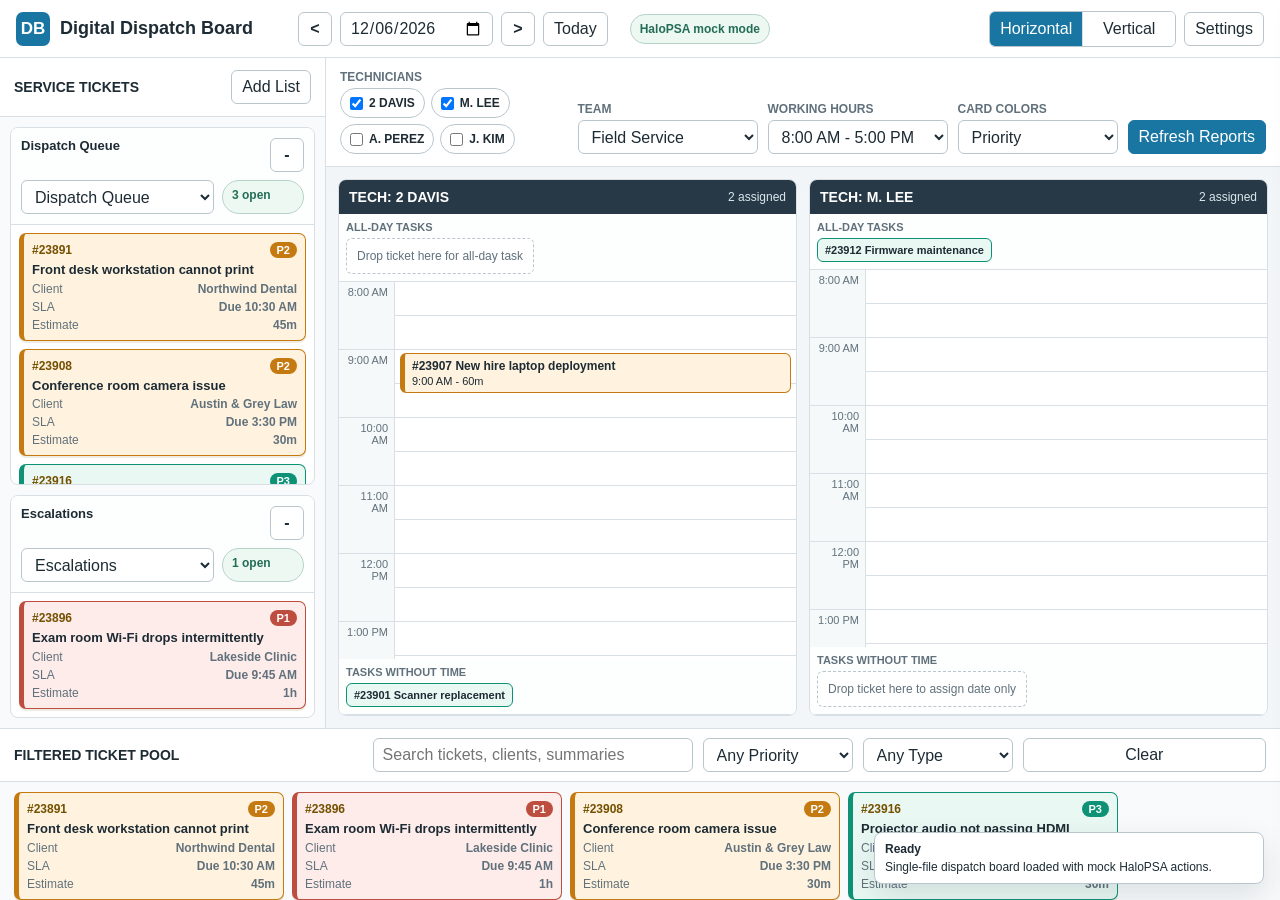
==== dispatch-board.html @ 576ee8c1 "Add initial dispatch board prototype" ====
<!doctype html>
<html lang="en">
<head>
  <meta charset="utf-8">
  <meta name="viewport" content="width=device-width, initial-scale=1">
  <title>Digital Dispatch Board</title>
  <style>
    :root {
      --bg: #f3f6f8;
      --panel: #ffffff;
      --panel-2: #f8fafb;
      --line: #d8e0e5;
      --line-strong: #b9c6ce;
      --ink: #1d2b34;
      --muted: #61717c;
      --soft: #eef3f5;
      --accent: #1976a3;
      --accent-2: #0d9276;
      --danger: #bd4d3f;
      --warning: #c47a10;
      --shadow: 0 12px 30px rgba(31, 47, 56, 0.12);
      --ticket: #fff7d8;
      --ticket-border: #e0be51;
      --appt: #dff0fb;
      --appt-border: #74aeca;
      --task: #e8f4e9;
      --task-border: #80ad82;
      --slot-height: 34px;
      --slot-width: 122px;
      --radius: 8px;
      font-family: Inter, "Segoe UI", Arial, sans-serif;
    }

    * { box-sizing: border-box; }

    body {
      margin: 0;
      min-width: 1180px;
      min-height: 100vh;
      color: var(--ink);
      background: linear-gradient(180deg, #edf3f6 0, var(--bg) 230px);
    }

    button, input, select, textarea {
      font: inherit;
    }

    button {
      border: 1px solid var(--line-strong);
      background: var(--panel);
      color: var(--ink);
      border-radius: 6px;
      min-height: 34px;
      padding: 0 10px;
      cursor: pointer;
    }

    button:hover { border-color: var(--accent); color: var(--accent); }

    button.primary {
      background: var(--accent);
      border-color: var(--accent);
      color: #fff;
    }

    button.icon {
      width: 34px;
      padding: 0;
      display: inline-grid;
      place-items: center;
      font-weight: 700;
    }

    input, select, textarea {
      border: 1px solid var(--line-strong);
      background: #fff;
      border-radius: 6px;
      min-height: 34px;
      padding: 6px 9px;
      color: var(--ink);
    }

    label {
      color: var(--muted);
      font-size: 12px;
      font-weight: 700;
      text-transform: uppercase;
      letter-spacing: 0;
    }

    .app {
      height: 100vh;
      display: grid;
      grid-template-rows: 58px minmax(0, 1fr) 172px;
    }

    .topbar {
      display: flex;
      align-items: center;
      gap: 12px;
      padding: 10px 16px;
      border-bottom: 1px solid var(--line);
      background: #fff;
    }

    .brand {
      display: flex;
      align-items: center;
      gap: 10px;
      min-width: 270px;
      font-weight: 800;
      font-size: 18px;
    }

    .brand-mark {
      width: 34px;
      height: 34px;
      border-radius: 7px;
      background: var(--accent);
      color: #fff;
      display: grid;
      place-items: center;
      font-size: 17px;
    }

    .date-controls, .view-controls, .api-status {
      display: flex;
      align-items: center;
      gap: 8px;
    }

    .date-controls { margin-right: 10px; }
    .view-controls { margin-left: auto; }

    .segmented {
      display: inline-flex;
      border: 1px solid var(--line-strong);
      border-radius: 6px;
      overflow: hidden;
      background: #fff;
    }

    .segmented button {
      border: 0;
      border-radius: 0;
      border-right: 1px solid var(--line);
      min-width: 92px;
    }

    .segmented button:last-child { border-right: 0; }

    .segmented button.active {
      background: var(--accent);
      color: #fff;
    }

    .api-pill {
      border: 1px solid #b5d3c8;
      color: #236d57;
      background: #eef8f3;
      padding: 7px 9px;
      border-radius: 999px;
      font-size: 12px;
      font-weight: 800;
    }

    .workspace {
      display: grid;
      grid-template-columns: 360px minmax(0, 1fr);
      min-height: 0;
    }

    .left-panel {
      border-right: 1px solid var(--line);
      background: var(--panel-2);
      display: flex;
      flex-direction: column;
      min-height: 0;
    }

    .panel-head {
      display: flex;
      align-items: center;
      justify-content: space-between;
      gap: 10px;
      padding: 12px 14px;
      border-bottom: 1px solid var(--line);
      background: #fff;
    }

    .panel-head h2, .section-title h3 {
      margin: 0;
      font-size: 14px;
      text-transform: uppercase;
      letter-spacing: 0;
    }

    .report-lists {
      min-height: 0;
      overflow: auto;
      padding: 10px;
      display: grid;
      gap: 10px;
    }

    .report-list {
      background: var(--panel);
      border: 1px solid var(--line);
      border-radius: var(--radius);
      overflow: hidden;
    }

    .report-list header {
      display: grid;
      grid-template-columns: minmax(0, 1fr) auto;
      gap: 8px;
      padding: 10px;
      border-bottom: 1px solid var(--line);
      background: #fdfefe;
    }

    .report-name {
      font-size: 13px;
      font-weight: 800;
      white-space: nowrap;
      overflow: hidden;
      text-overflow: ellipsis;
    }

    .report-meta {
      grid-column: 1 / -1;
      display: grid;
      grid-template-columns: minmax(0, 1fr) 82px;
      gap: 8px;
    }

    .ticket-stack {
      padding: 8px;
      min-height: 116px;
      display: grid;
      gap: 8px;
    }

    .ticket-card {
      position: relative;
      border: 1px solid var(--ticket-border);
      background: var(--ticket);
      border-radius: 7px;
      padding: 8px;
      display: grid;
      gap: 4px;
      cursor: grab;
      box-shadow: 0 2px 0 rgba(111, 83, 0, 0.11);
    }

    .ticket-card:active { cursor: grabbing; }
    .ticket-card.dragging { opacity: 0.45; }
    .ticket-card[class*="color-"] { border-left-width: 5px; }

    .ticket-top {
      display: flex;
      align-items: center;
      justify-content: space-between;
      gap: 8px;
      font-size: 12px;
    }

    .ticket-id { font-weight: 900; color: #745000; }

    .priority {
      border-radius: 999px;
      padding: 2px 7px;
      color: #fff;
      font-size: 11px;
      font-weight: 800;
      white-space: nowrap;
    }

    .p1 { background: var(--danger); }
    .p2 { background: var(--warning); }
    .p3 { background: var(--accent-2); }

    .ticket-title {
      font-weight: 800;
      line-height: 1.2;
      font-size: 13px;
    }

    .ticket-line {
      color: var(--muted);
      font-size: 12px;
      display: flex;
      justify-content: space-between;
      gap: 8px;
    }

    .main-panel {
      min-width: 0;
      min-height: 0;
      display: grid;
      grid-template-rows: auto minmax(0, 1fr);
    }

    .filters {
      display: grid;
      grid-template-columns: minmax(190px, 1fr) minmax(165px, 210px) minmax(165px, 210px) minmax(150px, 190px) auto;
      gap: 10px;
      align-items: end;
      padding: 12px 14px;
      border-bottom: 1px solid var(--line);
      background: #fff;
    }

    .field { display: grid; gap: 4px; }

    .tech-picker {
      display: flex;
      flex-wrap: wrap;
      gap: 6px;
      align-items: center;
    }

    .chip {
      border: 1px solid var(--line-strong);
      background: #fff;
      border-radius: 999px;
      min-height: 30px;
      padding: 5px 9px;
      display: inline-flex;
      gap: 6px;
      align-items: center;
      color: var(--ink);
      font-size: 12px;
      font-weight: 800;
      cursor: pointer;
    }

    .chip input { min-height: auto; margin: 0; }

    .board-wrap {
      min-height: 0;
      padding: 12px;
    }

    .board-wrap.horizontal {
      overflow-x: auto;
      overflow-y: hidden;
    }

    .board-wrap.vertical {
      overflow-x: hidden;
      overflow-y: auto;
    }

    .board {
      display: grid;
      gap: 12px;
      min-height: 100%;
      height: 100%;
    }

    .board.horizontal {
      grid-auto-flow: column;
      grid-auto-columns: minmax(294px, 1fr);
      align-items: stretch;
    }

    .board.vertical {
      grid-auto-rows: minmax(238px, 1fr);
      min-width: 0;
      height: auto;
    }

    .tech-column {
      display: grid;
      grid-template-rows: auto auto minmax(0, 1fr) auto;
      min-width: 0;
      min-height: 0;
      height: 100%;
      background: var(--panel);
      border: 1px solid var(--line);
      border-radius: var(--radius);
      overflow: hidden;
    }

    .tech-column.tech-over {
      outline: 2px solid var(--accent);
      outline-offset: -3px;
    }

    .board.vertical .tech-column {
      grid-template-columns: 148px 240px minmax(0, 1fr);
      grid-template-rows: minmax(238px, 1fr);
      min-width: 0;
      height: auto;
    }

    .tech-header {
      background: #273946;
      color: #fff;
      padding: 9px 10px;
      display: flex;
      align-items: center;
      justify-content: space-between;
      gap: 8px;
      cursor: grab;
    }

    .tech-header:active { cursor: grabbing; }

    .tech-name {
      font-weight: 900;
      font-size: 14px;
      text-transform: uppercase;
    }

    .tech-load {
      font-size: 12px;
      color: #dbe7ed;
      white-space: nowrap;
    }

    .board.vertical .tech-header {
      align-items: flex-start;
      flex-direction: column;
      justify-content: center;
      border-right: 1px solid rgba(255, 255, 255, 0.12);
    }

    .drop-zone {
      border-bottom: 1px solid var(--line);
      background: #fdfefe;
      padding: 7px;
      transition: outline-color 0.15s ease, background 0.15s ease;
      min-height: 52px;
      max-height: 15vh;
      overflow: auto;
    }

    .board.vertical .drop-zone {
      max-height: none;
      min-height: 0;
    }

    .vertical-task-stack {
      min-height: 0;
      display: grid;
      grid-template-rows: minmax(0, 1fr) minmax(0, 1fr);
      border-right: 1px solid var(--line);
      background: #fff;
    }

    .vertical-task-stack .drop-zone {
      border-bottom: 1px solid var(--line);
      overflow: hidden;
      position: relative;
    }

    .zone-modal {
      display: none;
      position: fixed;
      z-index: 120;
      left: var(--expanded-left, 50%);
      top: var(--expanded-top, 50%);
      width: min(580px, calc(100vw - 60px));
      max-height: min(520px, calc(100vh - 80px));
      box-shadow: var(--shadow);
      border: 1px solid var(--line-strong);
      border-radius: var(--radius);
      background: #fff;
      overflow: auto;
      padding: 10px;
    }

    .zone-modal.open { display: block; }

    .zone-modal-head {
      display: flex;
      align-items: center;
      justify-content: space-between;
      gap: 10px;
      padding-bottom: 8px;
      margin-bottom: 8px;
      border-bottom: 1px solid var(--line);
    }

    .zone-modal-title {
      font-weight: 900;
      font-size: 14px;
    }

    .expanded-title { display: none; }

    .ticket-popover {
      display: none;
      position: fixed;
      z-index: 130;
      left: var(--ticket-popover-left, 20px);
      top: var(--ticket-popover-top, 20px);
      width: 320px;
      max-width: calc(100vw - 32px);
      border: 1px solid var(--line-strong);
      border-radius: var(--radius);
      background: #fff;
      box-shadow: var(--shadow);
      padding: 10px;
      font-size: 12px;
    }

    .ticket-popover.open {
      display: grid;
      gap: 7px;
    }

    .ticket-popover strong { font-size: 14px; }

    .ticket-popover-actions {
      display: flex;
      justify-content: flex-end;
      gap: 8px;
      padding-top: 6px;
      border-top: 1px solid var(--line);
    }

    .zone-topline {
      display: flex;
      align-items: center;
      justify-content: space-between;
      gap: 8px;
      margin-bottom: 5px;
    }

    .expand-zone {
      min-height: 24px;
      padding: 0 7px;
      font-size: 11px;
    }

    .drop-zone.over {
      outline: 2px solid var(--accent);
      outline-offset: -3px;
      background: #eef8fc;
    }

    .zone-label {
      font-size: 11px;
      color: var(--muted);
      font-weight: 900;
      text-transform: uppercase;
    }

    .zone-items {
      display: flex;
      gap: 6px;
      flex-wrap: wrap;
      align-content: flex-start;
    }

    .small-event {
      border-radius: 6px;
      border: 1px solid var(--task-border);
      background: var(--task);
      padding: 5px 7px;
      font-size: 11px;
      font-weight: 800;
      max-width: 100%;
      cursor: grab;
    }

    .small-event:active, .appointment:active { cursor: grabbing; }
    .small-event.dragging, .appointment.dragging { opacity: 0.45; }

    .board.horizontal .expand-zone { display: none; }

    .calendar {
      display: grid;
      grid-template-columns: 56px minmax(0, 1fr);
      min-height: 0;
      overflow-x: hidden;
      overflow-y: auto;
      background: #fff;
    }

    .board.vertical .calendar {
      grid-template-columns: none;
      grid-template-rows: 38px minmax(0, 1fr);
      overflow: auto;
      min-width: 0;
    }

    .time-axis {
      background: #f6f9fa;
      border-right: 1px solid var(--line);
    }

    .board.vertical .time-axis {
      display: grid;
      grid-auto-flow: column;
      grid-auto-columns: var(--slot-width);
      border-right: 0;
      border-bottom: 1px solid var(--line);
    }

    .time-label {
      height: calc(var(--slot-height) * 2);
      padding: 4px 6px;
      border-bottom: 1px solid var(--line);
      color: var(--muted);
      font-size: 11px;
      text-align: right;
    }

    .board.vertical .time-label {
      height: 38px;
      width: var(--slot-width);
      border-bottom: 0;
      border-right: 1px solid var(--line);
      text-align: left;
      padding: 11px 8px;
    }

    .slot-grid {
      position: relative;
      min-width: 0;
    }

    .board.vertical .slot-grid {
      display: grid;
      grid-auto-flow: column;
      grid-auto-columns: var(--slot-width);
      min-width: max-content;
    }

    .time-slot {
      height: var(--slot-height);
      border-bottom: 1px solid var(--line);
      padding: 3px 5px;
    }

    .board.vertical .time-slot {
      height: 100%;
      min-height: 184px;
      border-bottom: 0;
      border-right: 1px solid var(--line);
    }

    .time-slot.over {
      background: #eaf7fd;
      outline: 2px solid var(--accent);
      outline-offset: -2px;
    }

    .appointment {
      width: 100%;
      min-height: 28px;
      border: 1px solid var(--appt-border);
      background: var(--appt);
      border-left: 5px solid var(--accent);
      border-radius: 6px;
      padding: 5px 7px;
      display: grid;
      gap: 2px;
      font-size: 11px;
      overflow: hidden;
      cursor: grab;
    }

    .appointment strong {
      font-size: 12px;
      white-space: nowrap;
      overflow: hidden;
      text-overflow: ellipsis;
    }

    .color-p1 {
      border-color: #bd4d3f;
      border-left-color: #bd4d3f;
      background: #fdecea;
    }

    .color-p2 {
      border-color: #c47a10;
      border-left-color: #c47a10;
      background: #fff3df;
    }

    .color-p3 {
      border-color: #0d9276;
      border-left-color: #0d9276;
      background: #eaf8f3;
    }

    .color-sla-urgent {
      border-color: #a93226;
      border-left-color: #a93226;
      background: #ffe7e3;
    }

    .color-sla-soon {
      border-color: #bc6c25;
      border-left-color: #bc6c25;
      background: #fff1dc;
    }

    .color-sla-later {
      border-color: #33815f;
      border-left-color: #33815f;
      background: #ecf8ef;
    }

    .color-type-breakfix {
      border-color: #315b9c;
      border-left-color: #315b9c;
      background: #edf4ff;
    }

    .color-type-project {
      border-color: #7f5aa7;
      border-left-color: #7f5aa7;
      background: #f3eef9;
    }

    .color-type-maintenance {
      border-color: #5d7b34;
      border-left-color: #5d7b34;
      background: #f0f6e8;
    }

    .bottom-pool {
      border-top: 1px solid var(--line);
      background: #fff;
      display: grid;
      grid-template-rows: auto minmax(0, 1fr);
      min-height: 0;
    }

    .bottom-head {
      display: grid;
      grid-template-columns: auto minmax(180px, 320px) 150px 150px auto;
      align-items: center;
      gap: 10px;
      padding: 9px 14px;
      border-bottom: 1px solid var(--line);
    }

    .bottom-head h2 {
      margin: 0;
      font-size: 14px;
      text-transform: uppercase;
    }

    .pool-list {
      overflow: auto;
      display: grid;
      grid-auto-flow: column;
      grid-auto-columns: 270px;
      gap: 8px;
      padding: 10px 14px;
      background: var(--panel-2);
    }

    .config-drawer {
      position: fixed;
      inset: 0 0 0 auto;
      width: 420px;
      max-width: calc(100vw - 40px);
      background: #fff;
      border-left: 1px solid var(--line);
      box-shadow: var(--shadow);
      z-index: 100;
      transform: translateX(105%);
      transition: transform 0.2s ease;
      display: grid;
      grid-template-rows: auto minmax(0, 1fr);
    }

    .config-drawer.open { transform: translateX(0); }

    .drawer-body {
      overflow: auto;
      padding: 14px;
      display: grid;
      gap: 14px;
    }

    .settings-card {
      border: 1px solid var(--line);
      border-radius: var(--radius);
      padding: 12px;
      display: grid;
      gap: 10px;
    }

    .checks {
      display: grid;
      grid-template-columns: 1fr 1fr;
      gap: 7px;
    }

    .checks label {
      text-transform: none;
      color: var(--ink);
      font-weight: 700;
      display: flex;
      align-items: center;
      gap: 6px;
      font-size: 13px;
    }

    .modal-backdrop {
      position: fixed;
      inset: 0;
      background: rgba(18, 32, 41, 0.36);
      z-index: 150;
      display: none;
      align-items: center;
      justify-content: center;
      padding: 28px;
    }

    .modal-backdrop.open { display: flex; }

    .modal {
      width: 560px;
      max-width: 100%;
      background: #fff;
      border-radius: var(--radius);
      box-shadow: var(--shadow);
      border: 1px solid var(--line);
      overflow: hidden;
    }

    .modal.ticket-modal {
      width: min(920px, calc(100vw - 56px));
    }

    .ticket-modal-body {
      display: grid;
      grid-template-columns: 1fr 260px;
      gap: 14px;
      padding: 14px;
    }

    .ticket-summary {
      display: grid;
      gap: 10px;
      align-content: start;
    }

    .ticket-summary h3 {
      margin: 0;
      font-size: 22px;
    }

    .detail-grid {
      display: grid;
      grid-template-columns: 1fr 1fr;
      gap: 8px;
    }

    .detail-box {
      border: 1px solid var(--line);
      border-radius: 7px;
      padding: 9px;
      background: var(--panel-2);
      display: grid;
      gap: 3px;
      font-size: 13px;
    }

    .detail-box span {
      color: var(--muted);
      font-size: 11px;
      font-weight: 900;
      text-transform: uppercase;
    }

    .modal-body {
      padding: 14px;
      display: grid;
      gap: 11px;
    }

    .modal-grid {
      display: grid;
      grid-template-columns: 1fr 1fr;
      gap: 10px;
    }

    .modal-actions {
      display: flex;
      justify-content: flex-end;
      gap: 8px;
      padding: 12px 14px;
      border-top: 1px solid var(--line);
      background: var(--panel-2);
    }

    .toast-log {
      position: fixed;
      right: 16px;
      bottom: 16px;
      width: 390px;
      max-width: calc(100vw - 32px);
      z-index: 200;
      display: grid;
      gap: 8px;
    }

    .toast {
      border: 1px solid var(--line-strong);
      background: #fff;
      box-shadow: var(--shadow);
      border-radius: var(--radius);
      padding: 9px 10px;
      font-size: 12px;
    }

    .toast strong { display: block; margin-bottom: 4px; }

    .empty {
      color: var(--muted);
      border: 1px dashed var(--line-strong);
      border-radius: 6px;
      padding: 10px;
      font-size: 12px;
      text-align: center;
      background: #fff;
    }

    @media (max-width: 1280px) {
      body { min-width: 1080px; }
      .workspace { grid-template-columns: 326px minmax(0, 1fr); }
      .filters { grid-template-columns: minmax(160px, 1fr) 180px 180px 160px auto; }
    }
  </style>
</head>
<body>
  <div class="app">
    <header class="topbar">
      <div class="brand">
        <div class="brand-mark" aria-hidden="true">DB</div>
        <div>Digital Dispatch Board</div>
      </div>
      <div class="date-controls" aria-label="Date controls">
        <button class="icon" id="prevDay" title="Previous day">&lt;</button>
        <input id="boardDate" type="date">
        <button class="icon" id="nextDay" title="Next day">&gt;</button>
        <button id="todayBtn">Today</button>
      </div>
      <div class="api-status">
        <span class="api-pill" id="apiState">HaloPSA mock mode</span>
      </div>
      <div class="view-controls">
        <div class="segmented" aria-label="Board orientation">
          <button id="horizontalBtn" class="active">Horizontal</button>
          <button id="verticalBtn">Vertical</button>
        </div>
        <button id="settingsBtn" title="Settings">Settings</button>
      </div>
    </header>

    <main class="workspace">
      <aside class="left-panel">
        <div class="panel-head">
          <h2>Service Tickets</h2>
          <button id="addListBtn">Add List</button>
        </div>
        <div class="report-lists" id="reportLists"></div>
      </aside>

      <section class="main-panel">
        <div class="filters">
          <div class="field">
            <label>Technicians</label>
            <div class="tech-picker" id="techPicker"></div>
          </div>
          <div class="field">
            <label>Team</label>
            <select id="teamSelect"></select>
          </div>
          <div class="field">
            <label>Working Hours</label>
            <select id="hoursSelect">
              <option value="7,17">7:00 AM - 5:00 PM</option>
              <option value="8,17" selected>8:00 AM - 5:00 PM</option>
              <option value="8,18">8:00 AM - 6:00 PM</option>
              <option value="9,18">9:00 AM - 6:00 PM</option>
            </select>
          </div>
          <div class="field">
            <label>Card Colors</label>
            <select id="colorBySelect">
              <option value="priority" selected>Priority</option>
              <option value="sla">SLA Remaining</option>
              <option value="type">Ticket Type</option>
            </select>
          </div>
          <button id="refreshBtn" class="primary">Refresh Reports</button>
        </div>
        <div class="board-wrap">
          <div class="board horizontal" id="dispatchBoard"></div>
        </div>
      </section>
    </main>

    <section class="bottom-pool">
      <div class="bottom-head">
        <h2>Filtered Ticket Pool</h2>
        <input id="poolSearch" type="search" placeholder="Search tickets, clients, summaries">
        <select id="poolPriority">
          <option value="">Any Priority</option>
          <option value="P1">P1</option>
          <option value="P2">P2</option>
          <option value="P3">P3</option>
        </select>
        <select id="poolType">
          <option value="">Any Type</option>
          <option value="Break/Fix">Break/Fix</option>
          <option value="Project">Project</option>
          <option value="Maintenance">Maintenance</option>
        </select>
        <button id="clearFiltersBtn">Clear</button>
      </div>
      <div class="pool-list" id="poolList"></div>
    </section>
  </div>

  <aside class="config-drawer" id="configDrawer" aria-label="Dispatch board settings">
    <div class="panel-head">
      <h2>Board Settings</h2>
      <button class="icon" id="closeSettingsBtn" title="Close settings">x</button>
    </div>
    <div class="drawer-body">
      <section class="settings-card">
        <h3>Ticket Card Fields</h3>
        <p style="margin:0;color:var(--muted);font-size:13px;">Choose what appears directly on cards. Right-click a ticket for quick details, or double-click to open the larger ticket view.</p>
        <div class="checks" id="fieldChecks"></div>
      </section>
      <section class="settings-card">
        <h3>HaloPSA Connection</h3>
        <div class="field">
          <label>API Base URL</label>
          <input id="apiBaseUrl" placeholder="https://yourtenant.halopsa.com">
        </div>
        <div class="field">
          <label>Report ID Source</label>
          <input id="reportHint" placeholder="Paste report IDs when ready">
        </div>
        <button id="saveApiBtn" class="primary">Save Connection Draft</button>
      </section>
      <section class="settings-card">
        <h3>API Action Map</h3>
        <div class="empty" style="text-align:left;">
          All-day drop: create all-day task, assign technician.<br>
          Timed drop: open appointment modal, then create appointment and assign technician.<br>
          No-time drop: assign technician and update the configured ticket date field.
        </div>
      </section>
    </div>
  </aside>

  <div class="modal-backdrop" id="appointmentModal">
    <div class="modal" role="dialog" aria-modal="true" aria-labelledby="appointmentTitle">
      <div class="panel-head">
        <h2 id="appointmentTitle">Schedule Appointment</h2>
        <button class="icon" id="closeModalBtn" title="Close appointment modal">x</button>
      </div>
      <div class="modal-body">
        <div class="modal-grid">
          <div class="field">
            <label>Ticket</label>
            <input id="modalTicket" readonly>
          </div>
          <div class="field">
            <label>Technician</label>
            <input id="modalTech" readonly>
          </div>
          <div class="field">
            <label>Start</label>
            <input id="modalStart" type="time">
          </div>
          <div class="field">
            <label>Duration</label>
            <select id="modalDuration">
              <option value="30" selected>30 minutes</option>
              <option value="60">1 hour</option>
              <option value="90">1.5 hours</option>
              <option value="120">2 hours</option>
            </select>
          </div>
          <div class="field">
            <label>Status</label>
            <select id="modalStatus">
              <option>Scheduled</option>
              <option>Tentative</option>
              <option>Waiting on Client</option>
            </select>
          </div>
          <div class="field">
            <label>Location</label>
            <input id="modalLocation">
          </div>
        </div>
        <div class="field">
          <label>Appointment Notes</label>
          <textarea id="modalNotes" rows="3"></textarea>
        </div>
      </div>
      <div class="modal-actions">
        <button id="cancelAppointmentBtn">Cancel</button>
        <button id="saveAppointmentBtn" class="primary">Create Appointment</button>
      </div>
    </div>
  </div>

  <div class="modal-backdrop" id="ticketModal">
    <div class="modal ticket-modal" role="dialog" aria-modal="true" aria-labelledby="ticketModalTitle">
      <div class="panel-head">
        <h2 id="ticketModalTitle">Ticket Details</h2>
        <button class="icon" id="closeTicketModalBtn" title="Close ticket modal">x</button>
      </div>
      <div class="ticket-modal-body" id="ticketModalBody"></div>
      <div class="modal-actions">
        <button id="ticketExternalBtn">Open HaloPSA URL</button>
        <button id="ticketModalDoneBtn" class="primary">Done</button>
      </div>
    </div>
  </div>

  <div class="zone-modal" id="zoneModal" aria-live="polite">
    <div class="zone-modal-head">
      <div class="zone-modal-title" id="zoneModalTitle"></div>
      <button class="icon" id="zoneModalClose" title="Collapse section">x</button>
    </div>
    <div class="zone-items" id="zoneModalBody"></div>
  </div>

  <div class="ticket-popover" id="ticketPopover"></div>

  <div class="toast-log" id="toastLog" aria-live="polite"></div>

  <script>
    const technicians = [
      { id: "davis", name: "2 Davis", team: "Field Service" },
      { id: "mlee", name: "M. Lee", team: "Field Service" },
      { id: "aperez", name: "A. Perez", team: "Projects" },
      { id: "jkim", name: "J. Kim", team: "Remote Support" }
    ];

    const teams = ["All Teams", "Field Service", "Projects", "Remote Support"];

    const reports = [
      { id: "r-dispatch", name: "Dispatch Queue", reportId: "Halo Report 1042" },
      { id: "r-emergency", name: "Escalations", reportId: "Halo Report 1088" },
      { id: "r-onsite", name: "Ready for Onsite", reportId: "Halo Report 1120" }
    ];

    const tickets = [
      { id: 23891, client: "Northwind Dental", title: "Front desk workstation cannot print", priority: "P2", type: "Break/Fix", report: "r-dispatch", site: "Plano", sla: "Due 10:30 AM", estimate: "45m", contact: "Megan H.", details: "Printer queue is stuck after Windows update. Client has two front desk users blocked.", dateField: "", assignedTo: "" },
      { id: 23896, client: "Lakeside Clinic", title: "Exam room Wi-Fi drops intermittently", priority: "P1", type: "Break/Fix", report: "r-emergency", site: "Dallas", sla: "Due 9:45 AM", estimate: "1h", contact: "Dr. Samuels", details: "Access point logs show repeated client disconnects near rooms 3 and 4.", dateField: "", assignedTo: "" },
      { id: 23901, client: "Harbor Logistics", title: "Warehouse scanner replacement", priority: "P3", type: "Maintenance", report: "r-onsite", site: "Irving", sla: "Due Friday", estimate: "30m", contact: "Luis R.", details: "Replacement scanner is ready. Needs pairing, test scan, and asset tag update.", dateField: "", assignedTo: "" },
      { id: 23907, client: "BrightPath CPA", title: "New hire laptop deployment", priority: "P2", type: "Project", report: "r-dispatch", site: "Fort Worth", sla: "Due 2:00 PM", estimate: "1.5h", contact: "Nina K.", details: "Laptop is imaged. Need desk setup, MFA enrollment, and printer mapping.", dateField: "", assignedTo: "" },
      { id: 23908, client: "Austin & Grey Law", title: "Conference room camera issue", priority: "P2", type: "Break/Fix", report: "r-dispatch", site: "Dallas", sla: "Due 3:30 PM", estimate: "30m", contact: "Dana A.", details: "Camera detected in device manager but Teams does not list it.", dateField: "", assignedTo: "" },
      { id: 23912, client: "Metro Fabrication", title: "Firewall firmware maintenance", priority: "P3", type: "Maintenance", report: "r-onsite", site: "Arlington", sla: "Due Today", estimate: "1h", contact: "Tom B.", details: "Approved maintenance window is after lunch. Confirm backups before update.", dateField: "", assignedTo: "" },
      { id: 23916, client: "Cedar Ridge School", title: "Projector audio not passing HDMI", priority: "P3", type: "Break/Fix", report: "r-dispatch", site: "Richardson", sla: "Due Tomorrow", estimate: "30m", contact: "Ellen P.", details: "Teacher reports video works but audio plays through laptop speakers.", dateField: "", assignedTo: "" },
      { id: 23919, client: "Summit Realty", title: "Boardroom display mount inspection", priority: "P2", type: "Project", report: "r-onsite", site: "Frisco", sla: "Due 4:00 PM", estimate: "1h", contact: "Rachel C.", details: "Inspect wall backing and confirm parts for Friday install.", dateField: "", assignedTo: "" }
    ];

    const state = {
      selectedTechs: ["davis", "mlee"],
      team: "Field Service",
      orientation: "horizontal",
      reportLists: ["r-dispatch", "r-emergency"],
      visibleFields: ["client", "sla", "estimate"],
      workingHours: [8, 17],
      colorBy: "priority",
      apiBaseUrl: "",
      pendingAppointment: null,
      activeTicketId: null,
      boardItems: [
        { ticketId: 23912, techId: "mlee", kind: "allDay", label: "Firmware maintenance", date: "" },
        { ticketId: 23907, techId: "davis", kind: "timed", time: "09:00", duration: 60, date: "" },
        { ticketId: 23919, techId: "mlee", kind: "timed", time: "15:00", duration: 60, date: "" },
        { ticketId: 23901, techId: "davis", kind: "noTime", label: "Scanner replacement", date: "" }
      ]
    };

    const fieldOptions = [
      { key: "client", label: "Client" },
      { key: "site", label: "Site" },
      { key: "sla", label: "SLA" },
      { key: "estimate", label: "Estimate" },
      { key: "contact", label: "Contact" },
      { key: "type", label: "Type" }
    ];

    const $ = (id) => document.getElementById(id);

    function init() {
      const today = new Date();
      $("boardDate").value = today.toISOString().slice(0, 10);
      state.boardItems.forEach(item => {
        if (!item.date) item.date = $("boardDate").value;
        const ticket = tickets.find(entry => entry.id === item.ticketId);
        if (ticket && !ticket.dateField) ticket.dateField = item.date;
      });
      loadLocalSettings();
      renderTeamSelect();
      renderTechPicker();
      renderFieldChecks();
      renderReportLists();
      renderBoard();
      renderPool();
      bindEvents();
      toast("Ready", "Single-file dispatch board loaded with mock HaloPSA actions.");
    }

    function bindEvents() {
      $("addListBtn").addEventListener("click", addReportList);
      $("prevDay").addEventListener("click", () => shiftDate(-1));
      $("nextDay").addEventListener("click", () => shiftDate(1));
      $("todayBtn").addEventListener("click", () => {
        $("boardDate").value = new Date().toISOString().slice(0, 10);
        renderAll();
      });
      $("boardDate").addEventListener("change", renderAll);
      $("teamSelect").addEventListener("change", selectTeam);
      $("hoursSelect").addEventListener("change", () => {
        state.workingHours = $("hoursSelect").value.split(",").map(Number);
        renderBoard();
      });
      $("colorBySelect").addEventListener("change", () => {
        state.colorBy = $("colorBySelect").value;
        saveLocalSettings();
        renderAll();
      });
      $("horizontalBtn").addEventListener("click", () => setOrientation("horizontal"));
      $("verticalBtn").addEventListener("click", () => setOrientation("vertical"));
      $("settingsBtn").addEventListener("click", () => $("configDrawer").classList.add("open"));
      $("closeSettingsBtn").addEventListener("click", () => $("configDrawer").classList.remove("open"));
      $("saveApiBtn").addEventListener("click", saveApiSettings);
      $("refreshBtn").addEventListener("click", refreshReports);
      $("poolSearch").addEventListener("input", renderPool);
      $("poolPriority").addEventListener("change", renderPool);
      $("poolType").addEventListener("change", renderPool);
      $("clearFiltersBtn").addEventListener("click", () => {
        $("poolSearch").value = "";
        $("poolPriority").value = "";
        $("poolType").value = "";
        renderPool();
      });
      $("closeModalBtn").addEventListener("click", closeAppointmentModal);
      $("cancelAppointmentBtn").addEventListener("click", closeAppointmentModal);
      $("saveAppointmentBtn").addEventListener("click", saveAppointment);
      $("zoneModalClose").addEventListener("click", closeZoneModal);
      $("closeTicketModalBtn").addEventListener("click", closeTicketModal);
      $("ticketModalDoneBtn").addEventListener("click", closeTicketModal);
      $("ticketExternalBtn").addEventListener("click", openTicketExternal);
      document.addEventListener("click", event => {
        if (!event.target.closest(".ticket-popover")) closeTicketPopover();
      });
    }

    function loadLocalSettings() {
      try {
        const saved = JSON.parse(localStorage.getItem("dispatchBoardSettings") || "{}");
        if (saved.visibleFields) state.visibleFields = saved.visibleFields;
        if (saved.colorBy) {
          state.colorBy = saved.colorBy;
          $("colorBySelect").value = saved.colorBy;
        }
        if (saved.apiBaseUrl) {
          state.apiBaseUrl = saved.apiBaseUrl;
          $("apiBaseUrl").value = saved.apiBaseUrl;
          $("apiState").textContent = "HaloPSA draft URL saved";
        }
      } catch (error) {
        console.warn(error);
      }
    }

    function saveLocalSettings() {
      localStorage.setItem("dispatchBoardSettings", JSON.stringify({
        visibleFields: state.visibleFields,
        colorBy: state.colorBy,
        apiBaseUrl: state.apiBaseUrl
      }));
    }

    function renderTeamSelect() {
      $("teamSelect").innerHTML = teams.map(team => `<option>${team}</option>`).join("");
      $("teamSelect").value = state.team;
    }

    function renderTechPicker() {
      const picker = $("techPicker");
      picker.innerHTML = technicians.map(tech => `
        <label class="chip">
          <input type="checkbox" value="${tech.id}" ${state.selectedTechs.includes(tech.id) ? "checked" : ""}>
          ${escapeHtml(tech.name)}
        </label>
      `).join("");
      picker.querySelectorAll("input").forEach(input => {
        input.addEventListener("change", () => {
          const selected = Array.from(picker.querySelectorAll("input:checked")).map(item => item.value);
          state.selectedTechs = selected.length ? selected : [input.value];
          renderTechPicker();
          renderBoard();
        });
      });
    }

    function renderFieldChecks() {
      $("fieldChecks").innerHTML = fieldOptions.map(option => `
        <label>
          <input type="checkbox" value="${option.key}" ${state.visibleFields.includes(option.key) ? "checked" : ""}>
          ${option.label}
        </label>
      `).join("");
      $("fieldChecks").querySelectorAll("input").forEach(input => {
        input.addEventListener("change", () => {
          state.visibleFields = Array.from($("fieldChecks").querySelectorAll("input:checked")).map(item => item.value);
          saveLocalSettings();
          renderReportLists();
          renderPool();
        });
      });
    }

    function renderReportLists() {
      $("reportLists").innerHTML = state.reportLists.map((reportId, index) => renderReportList(reportId, index)).join("");
      $("reportLists").querySelectorAll("[data-report-select]").forEach(select => {
        select.addEventListener("change", () => {
          state.reportLists[Number(select.dataset.index)] = select.value;
          renderReportLists();
        });
      });
      $("reportLists").querySelectorAll("[data-remove-list]").forEach(button => {
        button.addEventListener("click", () => {
          state.reportLists.splice(Number(button.dataset.index), 1);
          renderReportLists();
        });
      });
      makeTicketsDraggable();
    }

    function renderReportList(reportId, index) {
      const report = reports.find(item => item.id === reportId) || reports[0];
      const listTickets = tickets.filter(ticket => ticket.report === report.id && shouldShowTicketCard(ticket));
      const options = reports.map(item => `<option value="${item.id}" ${item.id === report.id ? "selected" : ""}>${escapeHtml(item.name)}</option>`).join("");
      return `
        <section class="report-list">
          <header>
            <div class="report-name">${escapeHtml(report.name)}</div>
            <button class="icon" data-remove-list data-index="${index}" title="Remove list">-</button>
            <div class="report-meta">
              <select data-report-select data-index="${index}">${options}</select>
              <span class="api-pill" title="${escapeHtml(report.reportId)}">${listTickets.length} open</span>
            </div>
          </header>
          <div class="ticket-stack">
            ${listTickets.length ? listTickets.map(renderTicketCard).join("") : `<div class="empty">No tickets in this report.</div>`}
          </div>
        </section>
      `;
    }

    function renderTicketCard(ticket) {
      const visible = state.visibleFields.map(field => {
        if (!ticket[field]) return "";
        return `<div class="ticket-line"><span>${labelFor(field)}</span><strong>${escapeHtml(ticket[field])}</strong></div>`;
      }).join("");
      return `
        <article class="ticket-card ${ticketColorClass(ticket)}" draggable="true" data-ticket-id="${ticket.id}" data-drag-source="ticket">
          <div class="ticket-top">
            <span class="ticket-id">#${ticket.id}</span>
            <span class="priority ${ticket.priority.toLowerCase()}">${ticket.priority}</span>
          </div>
          <div class="ticket-title">${escapeHtml(ticket.title)}</div>
          ${visible}
        </article>
      `;
    }

    function renderBoard() {
      const board = $("dispatchBoard");
      board.parentElement.className = `board-wrap ${state.orientation}`;
      board.className = `board ${state.orientation}`;
      const selectedTechs = state.selectedTechs.map(id => technicians.find(tech => tech.id === id)).filter(Boolean);
      board.innerHTML = selectedTechs.map(renderTechColumn).join("");
      wireTechReordering();
      wireDropZones();
      wireZoneExpanders();
      makeTicketsDraggable();
    }

    function renderTechColumn(tech) {
      const visibleItems = state.boardItems.filter(item => item.techId === tech.id && item.date === selectedDate());
      const allDay = visibleItems.filter(item => item.kind === "allDay");
      const noTime = visibleItems.filter(item => item.kind === "noTime");
      const timed = visibleItems.filter(item => item.kind === "timed");
      const load = allDay.length + noTime.length + timed.length;
      if (state.orientation === "vertical") {
        return `
          <section class="tech-column" data-tech-id="${tech.id}">
            <header class="tech-header" draggable="true" data-tech-handle="${tech.id}">
              <div class="tech-name">TECH: ${escapeHtml(tech.name)}</div>
              <div class="tech-load">${load} assigned</div>
            </header>
            <div class="vertical-task-stack">
              ${renderTaskZone("allDay", tech.id, tech.name, "All-Day Tasks", allDay, "Drop ticket here for all-day task")}
              ${renderTaskZone("noTime", tech.id, tech.name, "Tasks Without Time", noTime, "Drop ticket here to assign date only")}
            </div>
            <div class="calendar">
              <div class="time-axis">${renderTimeLabels()}</div>
              <div class="slot-grid">${renderTimeSlots(tech.id, timed)}</div>
            </div>
          </section>
        `;
      }
      return `
        <section class="tech-column" data-tech-id="${tech.id}">
          <header class="tech-header" draggable="true" data-tech-handle="${tech.id}">
            <div class="tech-name">TECH: ${escapeHtml(tech.name)}</div>
            <div class="tech-load">${load} assigned</div>
          </header>
          ${renderTaskZone("allDay", tech.id, tech.name, "All-Day Tasks", allDay, "Drop ticket here for all-day task")}
          <div class="calendar">
            <div class="time-axis">${renderTimeLabels()}</div>
            <div class="slot-grid">${renderTimeSlots(tech.id, timed)}</div>
          </div>
          ${renderTaskZone("noTime", tech.id, tech.name, "Tasks Without Time", noTime, "Drop ticket here to assign date only")}
        </section>
      `;
    }

    function renderTaskZone(kind, techId, techName, label, items, emptyText) {
      return `
        <div class="drop-zone" data-drop-kind="${kind}" data-tech-id="${techId}">
          <div class="expanded-title">${escapeHtml(label)} - ${escapeHtml(techName)}</div>
          <div class="zone-topline">
            <div class="zone-label">${label}</div>
            <button class="expand-zone" data-expand-zone type="button" title="Expand section">^</button>
          </div>
          <div class="zone-items">${items.length ? items.map(renderSmallEvent).join("") : `<div class="empty">${emptyText}</div>`}</div>
        </div>
      `;
    }

    function renderTimeLabels() {
      const labels = [];
      for (let hour = state.workingHours[0]; hour < state.workingHours[1]; hour++) {
        if (state.orientation === "vertical") {
          labels.push(`<div class="time-label">${formatTime(`${String(hour).padStart(2, "0")}:00`)}</div>`);
          labels.push(`<div class="time-label">${formatTime(`${String(hour).padStart(2, "0")}:30`)}</div>`);
        } else {
          labels.push(`<div class="time-label">${formatHour(hour)}</div>`);
        }
      }
      return labels.join("");
    }

    function renderTimeSlots(techId, timed) {
      const slots = [];
      for (let hour = state.workingHours[0]; hour < state.workingHours[1]; hour++) {
        for (const minute of [0, 30]) {
          const time = `${String(hour).padStart(2, "0")}:${String(minute).padStart(2, "0")}`;
          const slotItems = timed.filter(item => item.time === time);
          slots.push(`
            <div class="time-slot" data-drop-kind="timed" data-tech-id="${techId}" data-time="${time}">
              ${slotItems.map(renderAppointment).join("")}
            </div>
          `);
        }
      }
      return slots.join("");
    }

    function renderSmallEvent(item) {
      const ticket = tickets.find(entry => entry.id === item.ticketId);
      return `<div class="small-event ${ticketColorClass(ticket)}" draggable="true" data-ticket-id="${item.ticketId}" data-drag-source="scheduled" data-kind="${item.kind}">#${item.ticketId} ${escapeHtml(item.label || ticket?.title || "Task")}</div>`;
    }

    function renderAppointment(item) {
      const ticket = tickets.find(entry => entry.id === item.ticketId);
      return `
        <div class="appointment ${ticketColorClass(ticket)}" draggable="true" data-ticket-id="${item.ticketId}" data-drag-source="scheduled" data-kind="timed">
          <strong>#${item.ticketId} ${escapeHtml(ticket?.title || "Appointment")}</strong>
          <span>${escapeHtml(formatTime(item.time))} - ${item.duration || 30}m</span>
        </div>
      `;
    }

    function renderPool() {
      const search = $("poolSearch").value.trim().toLowerCase();
      const priority = $("poolPriority").value;
      const type = $("poolType").value;
      const filtered = tickets.filter(ticket => {
        const text = `${ticket.id} ${ticket.client} ${ticket.title} ${ticket.site} ${ticket.contact}`.toLowerCase();
        return (!search || text.includes(search)) && (!priority || ticket.priority === priority) && (!type || ticket.type === type) && shouldShowTicketCard(ticket);
      });
      $("poolList").innerHTML = filtered.length ? filtered.map(renderTicketCard).join("") : `<div class="empty">No tickets match the current filters.</div>`;
      makeTicketsDraggable();
    }

    function wireDropZones() {
      document.querySelectorAll("[data-drop-kind]").forEach(zone => {
        zone.addEventListener("dragover", event => {
          if (event.dataTransfer.types.includes("tech-id")) return;
          event.preventDefault();
          zone.classList.add("over");
        });
        zone.addEventListener("dragleave", () => zone.classList.remove("over"));
        zone.addEventListener("drop", event => {
          event.preventDefault();
          zone.classList.remove("over");
          const ticketId = Number(event.dataTransfer.getData("text/plain"));
          const source = event.dataTransfer.getData("source") || "ticket";
          handleTicketDrop(ticketId, zone.dataset.techId, zone.dataset.dropKind, zone.dataset.time, source);
        });
      });
    }

    function wireTechReordering() {
      document.querySelectorAll("[data-tech-handle]").forEach(handle => {
        handle.addEventListener("dragstart", event => {
          event.stopPropagation();
          event.dataTransfer.setData("tech-id", handle.dataset.techHandle);
        });
      });
      document.querySelectorAll(".tech-column").forEach(column => {
        column.addEventListener("dragover", event => {
          if (!event.dataTransfer.types.includes("tech-id")) return;
          event.preventDefault();
          column.classList.add("tech-over");
        });
        column.addEventListener("dragleave", () => column.classList.remove("tech-over"));
        column.addEventListener("drop", event => {
          const draggedTechId = event.dataTransfer.getData("tech-id");
          if (!draggedTechId) return;
          event.preventDefault();
          column.classList.remove("tech-over");
          reorderTechnicians(draggedTechId, column.dataset.techId);
        });
      });
    }

    function reorderTechnicians(draggedTechId, targetTechId) {
      if (!draggedTechId || draggedTechId === targetTechId) return;
      const order = state.selectedTechs.filter(id => id !== draggedTechId);
      const targetIndex = order.indexOf(targetTechId);
      order.splice(targetIndex < 0 ? order.length : targetIndex, 0, draggedTechId);
      state.selectedTechs = order;
      renderTechPicker();
      renderBoard();
      toast("Technician order updated", "The main dispatch view has been reordered.");
    }

    function wireZoneExpanders() {
      document.querySelectorAll("[data-expand-zone]").forEach(button => {
        button.addEventListener("click", event => {
          event.stopPropagation();
          const zone = button.closest(".drop-zone");
          if (button.textContent === "x") {
            closeZoneModal();
          } else {
            openZoneModal(zone, button);
          }
        });
      });
    }

    function openZoneModal(zone, button) {
      closeZoneModal();
      const rect = zone.getBoundingClientRect();
      const width = Math.min(580, window.innerWidth - 60);
      const preferRight = rect.right + 10 + width <= window.innerWidth - 20;
      const left = preferRight ? rect.right + 10 : Math.max(20, rect.left);
      const top = Math.min(Math.max(20, rect.top), window.innerHeight - 120);
      $("zoneModal").style.setProperty("--expanded-left", `${left}px`);
      $("zoneModal").style.setProperty("--expanded-top", `${top}px`);
      $("zoneModalTitle").textContent = zone.querySelector(".expanded-title").textContent;
      $("zoneModalBody").innerHTML = zone.querySelector(".zone-items").innerHTML;
      $("zoneModal").classList.add("open");
      button.textContent = "x";
      button.title = "Collapse section";
      button.dataset.activeExpand = "true";
      makeTicketsDraggable();
    }

    function closeZoneModal() {
      $("zoneModal").classList.remove("open");
      $("zoneModalBody").innerHTML = "";
      document.querySelectorAll("[data-active-expand]").forEach(button => {
        button.textContent = "^";
        button.title = "Expand section";
        delete button.dataset.activeExpand;
      });
    }

    function makeTicketsDraggable() {
      document.querySelectorAll(".ticket-card, .appointment, .small-event").forEach(card => {
        card.addEventListener("dragstart", event => {
          card.classList.add("dragging");
          event.dataTransfer.setData("text/plain", card.dataset.ticketId);
          event.dataTransfer.setData("source", card.dataset.dragSource || "ticket");
        });
        card.addEventListener("dragend", () => card.classList.remove("dragging"));
        card.addEventListener("contextmenu", event => {
          event.preventDefault();
          event.stopPropagation();
          showTicketPopover(Number(card.dataset.ticketId), event.clientX, event.clientY);
        });
        card.addEventListener("dblclick", event => {
          event.preventDefault();
          event.stopPropagation();
          openTicketModal(Number(card.dataset.ticketId));
        });
      });
    }

    function handleTicketDrop(ticketId, techId, kind, time, source = "ticket") {
      const ticket = tickets.find(item => item.id === ticketId);
      if (!ticket) return;
      const tech = technicians.find(item => item.id === techId);
      if (kind === "timed") {
        if (source === "scheduled") {
          moveScheduledItem(ticketId, techId, time);
          return;
        }
        state.pendingAppointment = { ticketId, techId, time };
        openAppointmentModal(ticket, tech, time);
        return;
      }

      removeBoardItem(ticketId);
      ticket.assignedTo = techId;
      if (kind === "allDay") {
        ticket.dateField = selectedDate();
        state.boardItems.push({ ticketId, techId, kind: "allDay", label: ticket.title, date: selectedDate() });
        callHalo(source === "scheduled" ? "moveToAllDayTask" : "createAllDayTask", { ticketId, technicianId: techId, date: $("boardDate").value, assignTicket: true });
        toast(source === "scheduled" ? "Task moved" : "All-day task queued", `#${ticketId} assigned to ${tech.name}.`);
      }
      if (kind === "noTime") {
        ticket.dateField = selectedDate();
        state.boardItems.push({ ticketId, techId, kind: "noTime", label: ticket.title, date: selectedDate() });
        callHalo(source === "scheduled" ? "moveToDateOnlyTask" : "assignTicketDateOnly", { ticketId, technicianId: techId, dateFieldValue: $("boardDate").value });
        toast(source === "scheduled" ? "Task moved" : "Date-only task queued", `#${ticketId} assigned to ${tech.name} for ${$("boardDate").value}.`);
      }
      renderAll();
    }

    function moveScheduledItem(ticketId, techId, time) {
      const item = state.boardItems.find(entry => entry.ticketId === ticketId);
      const ticket = tickets.find(entry => entry.id === ticketId);
      const tech = technicians.find(entry => entry.id === techId);
      if (!item || !ticket || !tech) return;
      const previous = { techId: item.techId, time: item.time, kind: item.kind };
      item.techId = techId;
      item.kind = "timed";
      item.time = time;
      item.duration = item.duration || 30;
      item.date = selectedDate();
      ticket.assignedTo = techId;
      ticket.dateField = selectedDate();
      callHalo("updateAppointment", {
        ticketId,
        previousTechnicianId: previous.techId,
        technicianId: techId,
        previousStartTime: previous.time || null,
        startTime: time,
        date: $("boardDate").value,
        assignTicket: previous.techId !== techId
      });
      const techChanged = previous.techId !== techId ? ` and assigned to ${tech.name}` : "";
      toast("Appointment updated", `#${ticketId} moved to ${formatTime(time)}${techChanged}.`);
      renderAll();
    }

    function openAppointmentModal(ticket, tech, time) {
      $("modalTicket").value = `#${ticket.id} ${ticket.title}`;
      $("modalTech").value = tech.name;
      $("modalStart").value = time;
      $("modalDuration").value = "30";
      $("modalStatus").value = "Scheduled";
      $("modalLocation").value = ticket.site;
      $("modalNotes").value = `${ticket.client} - ${ticket.details}`;
      $("appointmentModal").classList.add("open");
    }

    function closeAppointmentModal() {
      $("appointmentModal").classList.remove("open");
      state.pendingAppointment = null;
    }

    function showTicketPopover(ticketId, x, y) {
      const ticket = tickets.find(item => item.id === ticketId);
      if (!ticket) return;
      state.activeTicketId = ticketId;
      const popover = $("ticketPopover");
      const left = Math.min(x, window.innerWidth - 340);
      const top = Math.min(y, window.innerHeight - 230);
      popover.style.setProperty("--ticket-popover-left", `${Math.max(16, left)}px`);
      popover.style.setProperty("--ticket-popover-top", `${Math.max(16, top)}px`);
      popover.innerHTML = `
        <strong>#${ticket.id} ${escapeHtml(ticket.title)}</strong>
        <span><b>Client:</b> ${escapeHtml(ticket.client)} - ${escapeHtml(ticket.site)}</span>
        <span><b>Contact:</b> ${escapeHtml(ticket.contact)}</span>
        <span><b>Type:</b> ${escapeHtml(ticket.type)} | <b>Priority:</b> ${escapeHtml(ticket.priority)}</span>
        <span><b>SLA:</b> ${escapeHtml(ticket.sla)} | <b>Estimate:</b> ${escapeHtml(ticket.estimate)}</span>
        <span><b>Date:</b> ${escapeHtml(ticket.dateField || "Unscheduled")}</span>
        <span>${escapeHtml(ticket.details)}</span>
        <div class="ticket-popover-actions">
          <button type="button" id="popoverOpenTicket">Open Ticket</button>
        </div>
      `;
      popover.classList.add("open");
      $("popoverOpenTicket").addEventListener("click", event => {
        event.stopPropagation();
        openTicketModal(ticketId);
      });
    }

    function closeTicketPopover() {
      $("ticketPopover").classList.remove("open");
    }

    function openTicketModal(ticketId) {
      const ticket = tickets.find(item => item.id === ticketId);
      if (!ticket) return;
      closeTicketPopover();
      state.activeTicketId = ticketId;
      const assignedTech = technicians.find(tech => tech.id === ticket.assignedTo)?.name || "Unassigned";
      $("ticketModalTitle").textContent = `Ticket #${ticket.id}`;
      $("ticketModalBody").innerHTML = `
        <div class="ticket-summary">
          <h3>${escapeHtml(ticket.title)}</h3>
          <p style="margin:0;color:var(--muted);line-height:1.45;">${escapeHtml(ticket.details)}</p>
          <div class="detail-grid">
            ${detailBox("Client", ticket.client)}
            ${detailBox("Site", ticket.site)}
            ${detailBox("Contact", ticket.contact)}
            ${detailBox("Priority", ticket.priority)}
            ${detailBox("SLA", ticket.sla)}
            ${detailBox("Estimate", ticket.estimate)}
            ${detailBox("Type", ticket.type)}
            ${detailBox("Assigned Tech", assignedTech)}
            ${detailBox("Board Date", ticket.dateField || "Unscheduled")}
            ${detailBox("Report", reports.find(report => report.id === ticket.report)?.name || ticket.report)}
          </div>
        </div>
        <aside class="settings-card" style="align-content:start;">
          <h3>HaloPSA Link</h3>
          <p style="margin:0;color:var(--muted);font-size:13px;line-height:1.45;">This will use the full ticket URL once provided after testing.</p>
          <div class="empty" style="text-align:left;">${escapeHtml(ticketUrl(ticket))}</div>
          <button type="button" onclick="openTicketExternal()">Open HaloPSA URL</button>
        </aside>
      `;
      $("ticketModal").classList.add("open");
    }

    function closeTicketModal() {
      $("ticketModal").classList.remove("open");
    }

    function openTicketExternal() {
      const ticket = tickets.find(item => item.id === state.activeTicketId);
      if (!ticket) return;
      const url = ticketUrl(ticket);
      if (url.startsWith("http")) {
        window.open(url, "_blank", "noopener");
      } else {
        toast("Ticket URL pending", "The full HaloPSA URL can be added after testing.");
      }
    }

    function ticketUrl(ticket) {
      return state.apiBaseUrl ? `${state.apiBaseUrl.replace(/\/$/, "")}/tickets?id=${ticket.id}` : `HaloPSA ticket URL pending for #${ticket.id}`;
    }

    function detailBox(label, value) {
      return `<div class="detail-box"><span>${escapeHtml(label)}</span><strong>${escapeHtml(value || "-")}</strong></div>`;
    }

    function saveAppointment() {
      if (!state.pendingAppointment) return;
      const { ticketId, techId } = state.pendingAppointment;
      const ticket = tickets.find(item => item.id === ticketId);
      const tech = technicians.find(item => item.id === techId);
      const time = $("modalStart").value;
      const duration = Number($("modalDuration").value);
      removeBoardItem(ticketId);
      ticket.assignedTo = techId;
      ticket.dateField = selectedDate();
      state.boardItems.push({ ticketId, techId, kind: "timed", time, duration, date: selectedDate() });
      callHalo("createAppointment", {
        ticketId,
        technicianId: techId,
        date: $("boardDate").value,
        startTime: time,
        durationMinutes: duration,
        status: $("modalStatus").value,
        location: $("modalLocation").value,
        notes: $("modalNotes").value,
        assignTicket: true
      });
      toast("Appointment queued", `#${ticketId} scheduled for ${tech.name} at ${formatTime(time)}.`);
      closeAppointmentModal();
      renderAll();
    }

    function addReportList() {
      if (state.reportLists.length >= 3) {
        toast("List limit reached", "You can show up to 3 report-backed ticket lists.");
        return;
      }
      const next = reports.find(report => !state.reportLists.includes(report.id)) || reports[0];
      state.reportLists.push(next.id);
      renderReportLists();
    }

    function selectTeam() {
      state.team = $("teamSelect").value;
      if (state.team === "All Teams") {
        state.selectedTechs = technicians.map(tech => tech.id);
      } else {
        state.selectedTechs = technicians.filter(tech => tech.team === state.team).map(tech => tech.id);
      }
      renderTechPicker();
      renderBoard();
    }

    function setOrientation(orientation) {
      state.orientation = orientation;
      $("horizontalBtn").classList.toggle("active", orientation === "horizontal");
      $("verticalBtn").classList.toggle("active", orientation === "vertical");
      renderBoard();
    }

    function shiftDate(days) {
      const date = new Date(`${$("boardDate").value}T00:00:00`);
      date.setDate(date.getDate() + days);
      $("boardDate").value = date.toISOString().slice(0, 10);
      renderAll();
    }

    function saveApiSettings() {
      state.apiBaseUrl = $("apiBaseUrl").value.trim();
      $("apiState").textContent = state.apiBaseUrl ? "HaloPSA draft URL saved" : "HaloPSA mock mode";
      saveLocalSettings();
      toast("Connection draft saved", state.apiBaseUrl || "Mock mode remains active until API details are added.");
    }

    function refreshReports() {
      callHalo("refreshReports", {
        reports: state.reportLists.map(id => reports.find(report => report.id === id)?.reportId),
        date: $("boardDate").value
      });
      toast("Report refresh requested", "This is where HaloPSA report results will repopulate the ticket lists.");
    }

    function callHalo(action, payload) {
      const request = {
        action,
        baseUrl: state.apiBaseUrl || "(mock)",
        payload,
        timestamp: new Date().toISOString()
      };
      console.log("HaloPSA action", request);
      return request;
    }

    function renderAll() {
      closeZoneModal();
      closeTicketPopover();
      renderReportLists();
      renderBoard();
      renderPool();
    }

    function removeBoardItem(ticketId) {
      const index = state.boardItems.findIndex(item => item.ticketId === ticketId);
      if (index >= 0) state.boardItems.splice(index, 1);
    }

    function isTicketScheduled(ticketId) {
      return state.boardItems.some(item => item.ticketId === ticketId);
    }

    function shouldShowTicketCard(ticket) {
      if (ticket.dateField && ticket.dateField !== selectedDate()) return false;
      return !isTicketScheduled(ticket.id);
    }

    function selectedDate() {
      return $("boardDate").value;
    }

    function toast(title, message) {
      const item = document.createElement("div");
      item.className = "toast";
      item.innerHTML = `<strong>${escapeHtml(title)}</strong>${escapeHtml(message)}`;
      $("toastLog").prepend(item);
      setTimeout(() => item.remove(), 5200);
    }

    function labelFor(key) {
      return fieldOptions.find(item => item.key === key)?.label || key;
    }

    function ticketColorClass(ticket) {
      if (!ticket) return "";
      if (state.colorBy === "priority") return `color-${ticket.priority.toLowerCase()}`;
      if (state.colorBy === "type") return `color-type-${ticket.type.toLowerCase().replace(/[^a-z0-9]+/g, "")}`;
      return `color-sla-${slaBucket(ticket.sla)}`;
    }

    function slaBucket(sla) {
      const value = String(sla || "").toLowerCase();
      if (value.includes("9:") || value.includes("10:") || value.includes("today")) return "urgent";
      if (value.includes("2:") || value.includes("3:") || value.includes("4:")) return "soon";
      return "later";
    }

    function formatHour(hour) {
      const suffix = hour >= 12 ? "PM" : "AM";
      const display = hour % 12 || 12;
      return `${display}:00 ${suffix}`;
    }

    function formatTime(time) {
      const [hourRaw, minute] = time.split(":").map(Number);
      const suffix = hourRaw >= 12 ? "PM" : "AM";
      const hour = hourRaw % 12 || 12;
      return `${hour}:${String(minute).padStart(2, "0")} ${suffix}`;
    }

    function escapeHtml(value) {
      return String(value ?? "").replace(/[&<>"']/g, char => ({
        "&": "&amp;",
        "<": "&lt;",
        ">": "&gt;",
        '"': "&quot;",
        "'": "&#039;"
      }[char]));
    }

    init();
  </script>
</body>
</html>
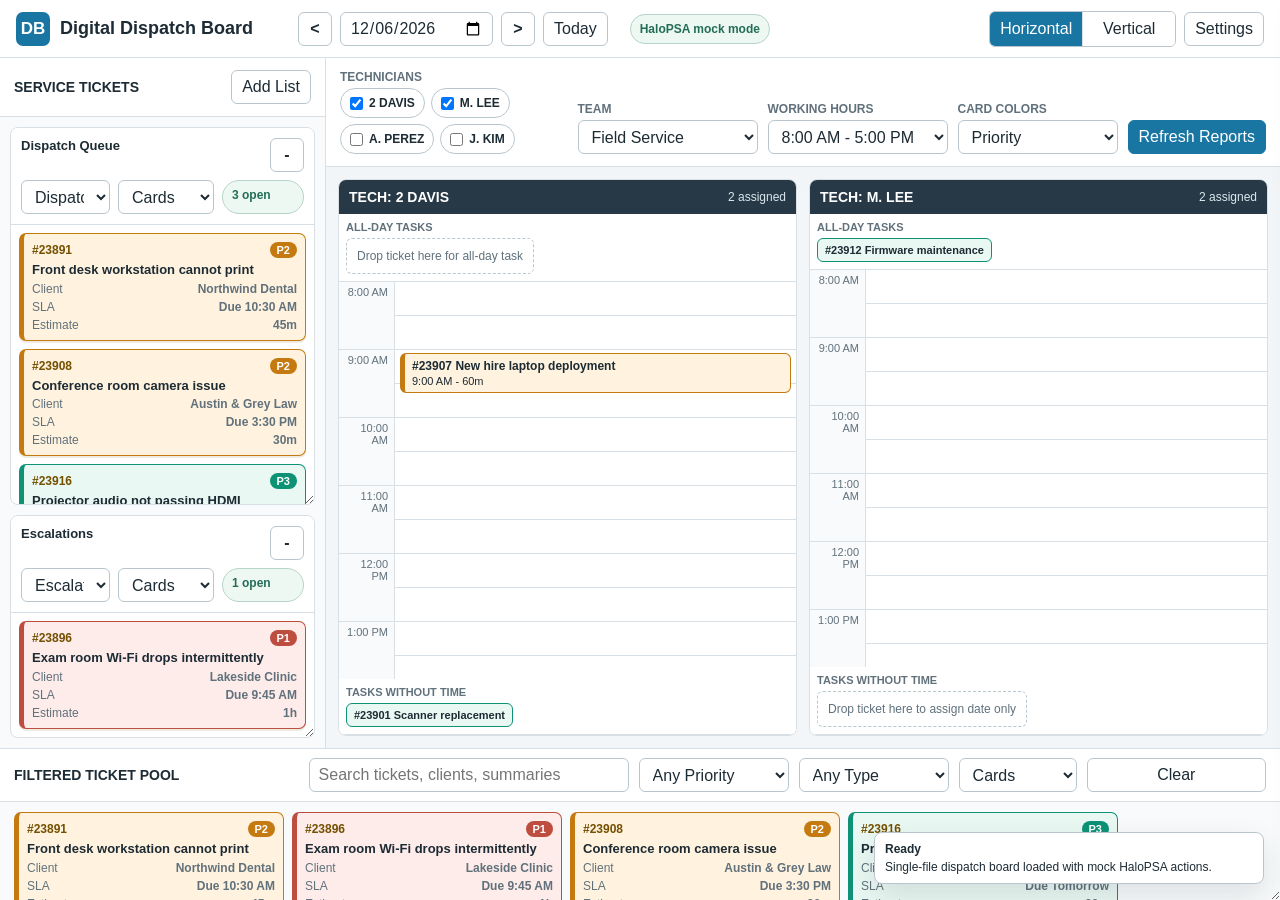
==== commit 9aff0c03: "Add theme and resizable ticket list views" ====
--- a/dispatch-board.html
+++ b/dispatch-board.html
@@ -6,6 +6,7 @@
   <title>Digital Dispatch Board</title>
   <style>
     :root {
+      --bottom-height: 172px;
       --bg: #f3f6f8;
       --panel: #ffffff;
       --panel-2: #f8fafb;
@@ -31,6 +32,26 @@
       font-family: Inter, "Segoe UI", Arial, sans-serif;
     }
 
+    body[data-theme="dark"] {
+      --bg: #101820;
+      --panel: #17222b;
+      --panel-2: #121c24;
+      --line: #2a3a45;
+      --line-strong: #3f5360;
+      --ink: #e6eef2;
+      --muted: #a8b6bf;
+      --soft: #1f2c35;
+      --accent: #4fb3d8;
+      --accent-2: #4cc0a0;
+      --shadow: 0 14px 36px rgba(0, 0, 0, 0.34);
+      --ticket: #2a2518;
+      --ticket-border: #9f8030;
+      --appt: #162f3f;
+      --appt-border: #4d8eaa;
+      --task: #1d3327;
+      --task-border: #5b946f;
+    }
+
     * { box-sizing: border-box; }
 
     body {
@@ -73,7 +94,7 @@
 
     input, select, textarea {
       border: 1px solid var(--line-strong);
-      background: #fff;
+      background: var(--panel);
       border-radius: 6px;
       min-height: 34px;
       padding: 6px 9px;
@@ -91,7 +112,7 @@
     .app {
       height: 100vh;
       display: grid;
-      grid-template-rows: 58px minmax(0, 1fr) 172px;
+      grid-template-rows: 58px minmax(0, 1fr) var(--bottom-height);
     }
 
     .topbar {
@@ -100,7 +121,7 @@
       gap: 12px;
       padding: 10px 16px;
       border-bottom: 1px solid var(--line);
-      background: #fff;
+      background: var(--panel);
     }
 
     .brand {
@@ -137,7 +158,7 @@
       border: 1px solid var(--line-strong);
       border-radius: 6px;
       overflow: hidden;
-      background: #fff;
+      background: var(--panel);
     }
 
     .segmented button {
@@ -185,7 +206,7 @@
       gap: 10px;
       padding: 12px 14px;
       border-bottom: 1px solid var(--line);
-      background: #fff;
+      background: var(--panel);
     }
 
     .panel-head h2, .section-title h3 {
@@ -207,7 +228,12 @@
       background: var(--panel);
       border: 1px solid var(--line);
       border-radius: var(--radius);
-      overflow: hidden;
+      overflow: auto;
+      resize: vertical;
+      min-height: 172px;
+      max-height: 70vh;
+      display: grid;
+      grid-template-rows: auto minmax(0, 1fr);
     }
 
     .report-list header {
@@ -216,7 +242,7 @@
       gap: 8px;
       padding: 10px;
       border-bottom: 1px solid var(--line);
-      background: #fdfefe;
+      background: var(--panel);
     }
 
     .report-name {
@@ -230,7 +256,7 @@
     .report-meta {
       grid-column: 1 / -1;
       display: grid;
-      grid-template-columns: minmax(0, 1fr) 82px;
+      grid-template-columns: minmax(0, 1fr) 96px 82px;
       gap: 8px;
     }
 
@@ -238,7 +264,16 @@
       padding: 8px;
       min-height: 116px;
       display: grid;
+      align-content: start;
       gap: 8px;
+      overflow: auto;
+    }
+
+    .ticket-stack.list-view, .pool-list.list-view {
+      display: grid;
+      grid-auto-flow: row;
+      grid-template-columns: 1fr;
+      grid-auto-columns: unset;
     }
 
     .ticket-card {
@@ -256,6 +291,34 @@
     .ticket-card:active { cursor: grabbing; }
     .ticket-card.dragging { opacity: 0.45; }
     .ticket-card[class*="color-"] { border-left-width: 5px; }
+
+    .ticket-card.list-mode {
+      grid-template-columns: auto minmax(0, 1fr) auto;
+      align-items: center;
+      gap: 8px 10px;
+      padding: 7px 9px;
+    }
+
+    .ticket-card.list-mode .ticket-top { display: contents; }
+
+    .ticket-card.list-mode .ticket-id {
+      grid-column: 1;
+      white-space: nowrap;
+    }
+
+    .ticket-card.list-mode .priority {
+      grid-column: 3;
+      justify-self: end;
+    }
+
+    .ticket-card.list-mode .ticket-title {
+      grid-column: 2;
+      white-space: nowrap;
+      overflow: hidden;
+      text-overflow: ellipsis;
+    }
+
+    .ticket-card.list-mode .ticket-line { display: none; }
 
     .ticket-top {
       display: flex;
@@ -308,7 +371,7 @@
       align-items: end;
       padding: 12px 14px;
       border-bottom: 1px solid var(--line);
-      background: #fff;
+      background: var(--panel);
     }
 
     .field { display: grid; gap: 4px; }
@@ -322,7 +385,7 @@
 
     .chip {
       border: 1px solid var(--line-strong);
-      background: #fff;
+      background: var(--panel);
       border-radius: 999px;
       min-height: 30px;
       padding: 5px 9px;
@@ -429,7 +492,7 @@
 
     .drop-zone {
       border-bottom: 1px solid var(--line);
-      background: #fdfefe;
+      background: var(--panel);
       padding: 7px;
       transition: outline-color 0.15s ease, background 0.15s ease;
       min-height: 52px;
@@ -447,7 +510,7 @@
       display: grid;
       grid-template-rows: minmax(0, 1fr) minmax(0, 1fr);
       border-right: 1px solid var(--line);
-      background: #fff;
+      background: var(--panel);
     }
 
     .vertical-task-stack .drop-zone {
@@ -467,7 +530,7 @@
       box-shadow: var(--shadow);
       border: 1px solid var(--line-strong);
       border-radius: var(--radius);
-      background: #fff;
+      background: var(--panel);
       overflow: auto;
       padding: 10px;
     }
@@ -501,7 +564,7 @@
       max-width: calc(100vw - 32px);
       border: 1px solid var(--line-strong);
       border-radius: var(--radius);
-      background: #fff;
+      background: var(--panel);
       box-shadow: var(--shadow);
       padding: 10px;
       font-size: 12px;
@@ -578,7 +641,7 @@
       min-height: 0;
       overflow-x: hidden;
       overflow-y: auto;
-      background: #fff;
+      background: var(--panel);
     }
 
     .board.vertical .calendar {
@@ -589,7 +652,7 @@
     }
 
     .time-axis {
-      background: #f6f9fa;
+      background: var(--panel-2);
       border-right: 1px solid var(--line);
     }
 
@@ -728,15 +791,17 @@
 
     .bottom-pool {
       border-top: 1px solid var(--line);
-      background: #fff;
+      background: var(--panel);
       display: grid;
       grid-template-rows: auto minmax(0, 1fr);
       min-height: 0;
+      resize: vertical;
+      overflow: hidden;
     }
 
     .bottom-head {
       display: grid;
-      grid-template-columns: auto minmax(180px, 320px) 150px 150px auto;
+      grid-template-columns: auto minmax(180px, 320px) 150px 150px 118px auto;
       align-items: center;
       gap: 10px;
       padding: 9px 14px;
@@ -753,7 +818,7 @@
       overflow: auto;
       display: grid;
       grid-auto-flow: column;
-      grid-auto-columns: 270px;
+      grid-auto-columns: minmax(220px, min(270px, 24vw));
       gap: 8px;
       padding: 10px 14px;
       background: var(--panel-2);
@@ -764,7 +829,7 @@
       inset: 0 0 0 auto;
       width: 420px;
       max-width: calc(100vw - 40px);
-      background: #fff;
+      background: var(--panel);
       border-left: 1px solid var(--line);
       box-shadow: var(--shadow);
       z-index: 100;
@@ -823,7 +888,7 @@
     .modal {
       width: 560px;
       max-width: 100%;
-      background: #fff;
+      background: var(--panel);
       border-radius: var(--radius);
       box-shadow: var(--shadow);
       border: 1px solid var(--line);
@@ -909,7 +974,7 @@
 
     .toast {
       border: 1px solid var(--line-strong);
-      background: #fff;
+      background: var(--panel);
       box-shadow: var(--shadow);
       border-radius: var(--radius);
       padding: 9px 10px;
@@ -1004,7 +1069,7 @@
       </section>
     </main>
 
-    <section class="bottom-pool">
+    <section class="bottom-pool" data-resize-key="pool">
       <div class="bottom-head">
         <h2>Filtered Ticket Pool</h2>
         <input id="poolSearch" type="search" placeholder="Search tickets, clients, summaries">
@@ -1020,6 +1085,10 @@
           <option value="Project">Project</option>
           <option value="Maintenance">Maintenance</option>
         </select>
+        <select id="poolViewSelect" title="Ticket pool view">
+          <option value="card">Cards</option>
+          <option value="list">List</option>
+        </select>
         <button id="clearFiltersBtn">Clear</button>
       </div>
       <div class="pool-list" id="poolList"></div>
@@ -1032,6 +1101,16 @@
       <button class="icon" id="closeSettingsBtn" title="Close settings">x</button>
     </div>
     <div class="drawer-body">
+      <section class="settings-card">
+        <h3>Appearance</h3>
+        <div class="field">
+          <label>Theme</label>
+          <select id="themeSelect">
+            <option value="light">Light</option>
+            <option value="dark">Dark</option>
+          </select>
+        </div>
+      </section>
       <section class="settings-card">
         <h3>Ticket Card Fields</h3>
         <p style="margin:0;color:var(--muted);font-size:13px;">Choose what appears directly on cards. Right-click a ticket for quick details, or double-click to open the larger ticket view.</p>
@@ -1175,6 +1254,9 @@
       visibleFields: ["client", "sla", "estimate"],
       workingHours: [8, 17],
       colorBy: "priority",
+      theme: "light",
+      listViews: { pool: "card" },
+      sectionSizes: {},
       apiBaseUrl: "",
       pendingAppointment: null,
       activeTicketId: null,
@@ -1206,12 +1288,15 @@
         if (ticket && !ticket.dateField) ticket.dateField = item.date;
       });
       loadLocalSettings();
+      applyTheme();
       renderTeamSelect();
       renderTechPicker();
       renderFieldChecks();
       renderReportLists();
       renderBoard();
       renderPool();
+      applySavedSectionSizes();
+      observeResizableSections();
       bindEvents();
       toast("Ready", "Single-file dispatch board loaded with mock HaloPSA actions.");
     }
@@ -1234,6 +1319,16 @@
         state.colorBy = $("colorBySelect").value;
         saveLocalSettings();
         renderAll();
+      });
+      $("themeSelect").addEventListener("change", () => {
+        state.theme = $("themeSelect").value;
+        applyTheme();
+        saveLocalSettings();
+      });
+      $("poolViewSelect").addEventListener("change", () => {
+        state.listViews.pool = $("poolViewSelect").value;
+        saveLocalSettings();
+        renderPool();
       });
       $("horizontalBtn").addEventListener("click", () => setOrientation("horizontal"));
       $("verticalBtn").addEventListener("click", () => setOrientation("vertical"));
@@ -1270,6 +1365,12 @@
           state.colorBy = saved.colorBy;
           $("colorBySelect").value = saved.colorBy;
         }
+        if (saved.theme) {
+          state.theme = saved.theme;
+          $("themeSelect").value = saved.theme;
+        }
+        if (saved.listViews) state.listViews = { ...state.listViews, ...saved.listViews };
+        if (saved.sectionSizes) state.sectionSizes = saved.sectionSizes;
         if (saved.apiBaseUrl) {
           state.apiBaseUrl = saved.apiBaseUrl;
           $("apiBaseUrl").value = saved.apiBaseUrl;
@@ -1284,8 +1385,15 @@
       localStorage.setItem("dispatchBoardSettings", JSON.stringify({
         visibleFields: state.visibleFields,
         colorBy: state.colorBy,
+        theme: state.theme,
+        listViews: state.listViews,
+        sectionSizes: state.sectionSizes,
         apiBaseUrl: state.apiBaseUrl
       }));
+    }
+
+    function applyTheme() {
+      document.body.dataset.theme = state.theme;
     }
 
     function renderTeamSelect() {
@@ -1342,6 +1450,14 @@
           renderReportLists();
         });
       });
+      $("reportLists").querySelectorAll("[data-list-view]").forEach(select => {
+        select.addEventListener("change", () => {
+          state.listViews[sectionKey(Number(select.dataset.index))] = select.value;
+          saveLocalSettings();
+          renderReportLists();
+        });
+      });
+      observeResizableSections();
       makeTicketsDraggable();
     }
 
@@ -1349,30 +1465,37 @@
       const report = reports.find(item => item.id === reportId) || reports[0];
       const listTickets = tickets.filter(ticket => ticket.report === report.id && shouldShowTicketCard(ticket));
       const options = reports.map(item => `<option value="${item.id}" ${item.id === report.id ? "selected" : ""}>${escapeHtml(item.name)}</option>`).join("");
+      const key = sectionKey(index);
+      const view = state.listViews[key] || "card";
+      const sizeStyle = state.sectionSizes[key] ? `style="height:${state.sectionSizes[key]}px"` : "";
       return `
-        <section class="report-list">
+        <section class="report-list" data-resize-key="${key}" ${sizeStyle}>
           <header>
             <div class="report-name">${escapeHtml(report.name)}</div>
             <button class="icon" data-remove-list data-index="${index}" title="Remove list">-</button>
             <div class="report-meta">
               <select data-report-select data-index="${index}">${options}</select>
+              <select data-list-view data-index="${index}" title="List display">
+                <option value="card" ${view === "card" ? "selected" : ""}>Cards</option>
+                <option value="list" ${view === "list" ? "selected" : ""}>List</option>
+              </select>
               <span class="api-pill" title="${escapeHtml(report.reportId)}">${listTickets.length} open</span>
             </div>
           </header>
-          <div class="ticket-stack">
-            ${listTickets.length ? listTickets.map(renderTicketCard).join("") : `<div class="empty">No tickets in this report.</div>`}
+          <div class="ticket-stack ${view === "list" ? "list-view" : "card-view"}">
+            ${listTickets.length ? listTickets.map(ticket => renderTicketCard(ticket, view)).join("") : `<div class="empty">No tickets in this report.</div>`}
           </div>
         </section>
       `;
     }
 
-    function renderTicketCard(ticket) {
+    function renderTicketCard(ticket, view = "card") {
       const visible = state.visibleFields.map(field => {
         if (!ticket[field]) return "";
         return `<div class="ticket-line"><span>${labelFor(field)}</span><strong>${escapeHtml(ticket[field])}</strong></div>`;
       }).join("");
       return `
-        <article class="ticket-card ${ticketColorClass(ticket)}" draggable="true" data-ticket-id="${ticket.id}" data-drag-source="ticket">
+        <article class="ticket-card ${ticketColorClass(ticket)} ${view === "list" ? "list-mode" : ""}" draggable="true" data-ticket-id="${ticket.id}" data-drag-source="ticket">
           <div class="ticket-top">
             <span class="ticket-id">#${ticket.id}</span>
             <span class="priority ${ticket.priority.toLowerCase()}">${ticket.priority}</span>
@@ -1496,12 +1619,52 @@
       const search = $("poolSearch").value.trim().toLowerCase();
       const priority = $("poolPriority").value;
       const type = $("poolType").value;
+      const view = state.listViews.pool || "card";
+      $("poolViewSelect").value = view;
       const filtered = tickets.filter(ticket => {
         const text = `${ticket.id} ${ticket.client} ${ticket.title} ${ticket.site} ${ticket.contact}`.toLowerCase();
         return (!search || text.includes(search)) && (!priority || ticket.priority === priority) && (!type || ticket.type === type) && shouldShowTicketCard(ticket);
       });
-      $("poolList").innerHTML = filtered.length ? filtered.map(renderTicketCard).join("") : `<div class="empty">No tickets match the current filters.</div>`;
+      $("poolList").className = `pool-list ${view === "list" ? "list-view" : "card-view"}`;
+      $("poolList").innerHTML = filtered.length ? filtered.map(ticket => renderTicketCard(ticket, view)).join("") : `<div class="empty">No tickets match the current filters.</div>`;
+      applySavedSectionSizes();
+      observeResizableSections();
       makeTicketsDraggable();
+    }
+
+    function sectionKey(index) {
+      return `report-${index}`;
+    }
+
+    function applySavedSectionSizes() {
+      Object.entries(state.sectionSizes).forEach(([key, height]) => {
+        if (key === "pool") {
+          document.documentElement.style.setProperty("--bottom-height", `${height}px`);
+        }
+        document.querySelectorAll(`[data-resize-key="${key}"]`).forEach(section => {
+          section.style.height = `${height}px`;
+        });
+      });
+    }
+
+    function observeResizableSections() {
+      if (!window.ResizeObserver) return;
+      if (state.resizeObserver) state.resizeObserver.disconnect();
+      state.resizeObserver = new ResizeObserver(entries => {
+        for (const entry of entries) {
+          const key = entry.target.dataset.resizeKey;
+          if (!key) continue;
+          const height = Math.round(entry.contentRect.height);
+          if (height < 80) continue;
+          state.sectionSizes[key] = height;
+          if (key === "pool") {
+            document.documentElement.style.setProperty("--bottom-height", `${height}px`);
+          }
+        }
+        clearTimeout(state.resizeSaveTimer);
+        state.resizeSaveTimer = setTimeout(saveLocalSettings, 250);
+      });
+      document.querySelectorAll("[data-resize-key]").forEach(section => state.resizeObserver.observe(section));
     }
 
     function wireDropZones() {
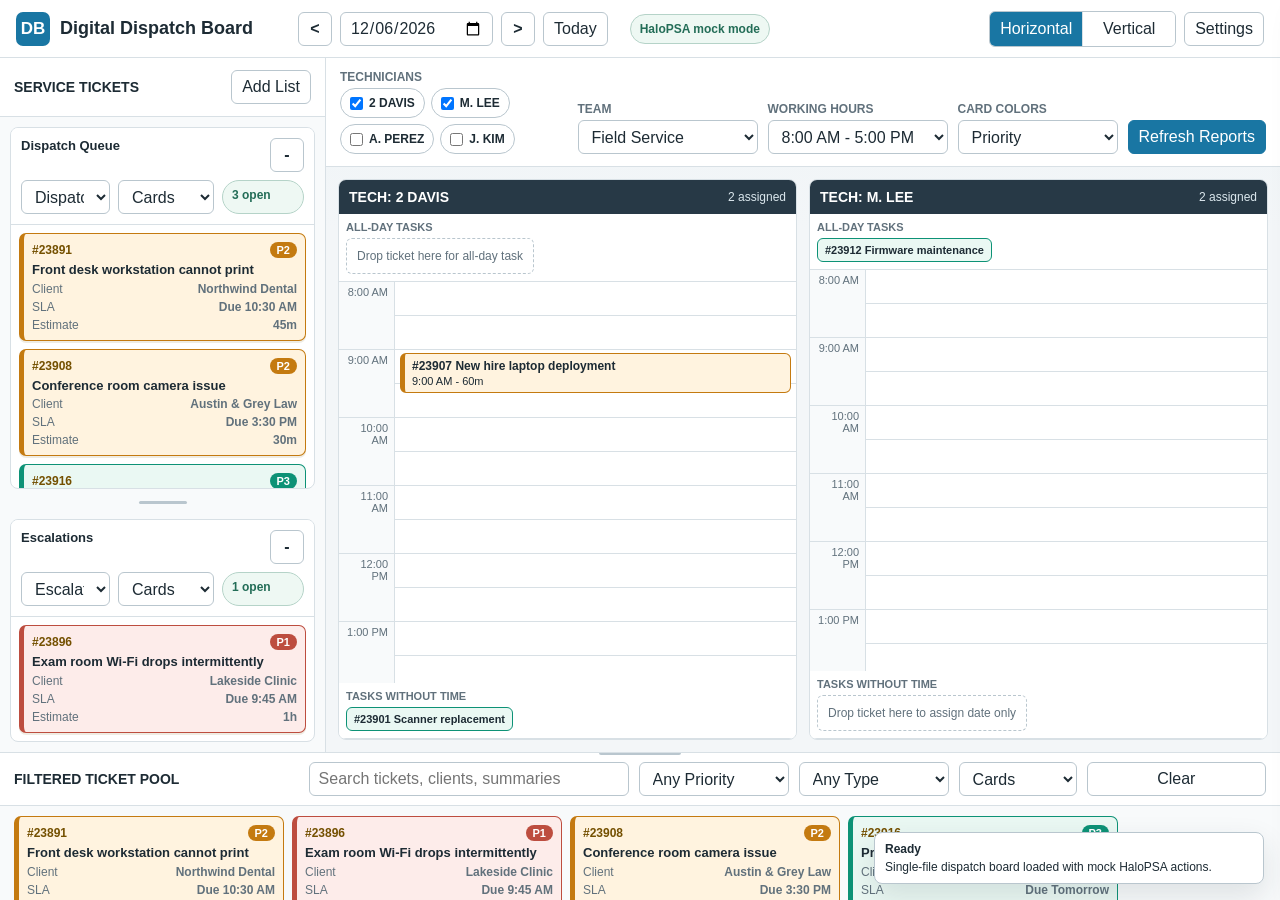
==== commit e1a38cee: "Replace resize handles with draggable separators" ====
--- a/dispatch-board.html
+++ b/dispatch-board.html
@@ -229,11 +229,38 @@
       border: 1px solid var(--line);
       border-radius: var(--radius);
       overflow: auto;
-      resize: vertical;
       min-height: 172px;
       max-height: 70vh;
       display: grid;
       grid-template-rows: auto minmax(0, 1fr);
+    }
+
+    .section-resizer {
+      height: 10px;
+      margin: -2px 8px 2px;
+      border-radius: 999px;
+      border: 1px solid transparent;
+      cursor: row-resize;
+      display: grid;
+      place-items: center;
+    }
+
+    .section-resizer::before {
+      content: "";
+      width: 48px;
+      height: 3px;
+      border-radius: 999px;
+      background: var(--line-strong);
+    }
+
+    .section-resizer:hover {
+      border-color: var(--line);
+      background: var(--soft);
+    }
+
+    .section-resizer.active {
+      border-color: var(--accent);
+      background: var(--soft);
     }
 
     .report-list header {
@@ -795,8 +822,33 @@
       display: grid;
       grid-template-rows: auto minmax(0, 1fr);
       min-height: 0;
-      resize: vertical;
       overflow: hidden;
+      position: relative;
+    }
+
+    .pool-resizer {
+      position: absolute;
+      top: -6px;
+      left: 0;
+      right: 0;
+      height: 12px;
+      z-index: 10;
+      cursor: row-resize;
+      display: grid;
+      place-items: center;
+    }
+
+    .pool-resizer::before {
+      content: "";
+      width: 82px;
+      height: 4px;
+      border-radius: 999px;
+      background: var(--line-strong);
+    }
+
+    .pool-resizer:hover::before,
+    .pool-resizer.active::before {
+      background: var(--accent);
     }
 
     .bottom-head {
@@ -1070,6 +1122,7 @@
     </main>
 
     <section class="bottom-pool" data-resize-key="pool">
+      <div class="pool-resizer" data-resizer-for="pool" title="Drag to resize ticket pool"></div>
       <div class="bottom-head">
         <h2>Filtered Ticket Pool</h2>
         <input id="poolSearch" type="search" placeholder="Search tickets, clients, summaries">
@@ -1297,6 +1350,7 @@
       renderPool();
       applySavedSectionSizes();
       observeResizableSections();
+      wireSectionResizers();
       bindEvents();
       toast("Ready", "Single-file dispatch board loaded with mock HaloPSA actions.");
     }
@@ -1458,6 +1512,7 @@
         });
       });
       observeResizableSections();
+      wireSectionResizers();
       makeTicketsDraggable();
     }
 
@@ -1486,6 +1541,7 @@
             ${listTickets.length ? listTickets.map(ticket => renderTicketCard(ticket, view)).join("") : `<div class="empty">No tickets in this report.</div>`}
           </div>
         </section>
+        ${index < state.reportLists.length - 1 ? `<div class="section-resizer" data-resizer-for="${key}" title="Drag to resize this ticket list"></div>` : ""}
       `;
     }
 
@@ -1629,6 +1685,7 @@
       $("poolList").innerHTML = filtered.length ? filtered.map(ticket => renderTicketCard(ticket, view)).join("") : `<div class="empty">No tickets match the current filters.</div>`;
       applySavedSectionSizes();
       observeResizableSections();
+      wireSectionResizers();
       makeTicketsDraggable();
     }
 
@@ -1638,12 +1695,7 @@
 
     function applySavedSectionSizes() {
       Object.entries(state.sectionSizes).forEach(([key, height]) => {
-        if (key === "pool") {
-          document.documentElement.style.setProperty("--bottom-height", `${height}px`);
-        }
-        document.querySelectorAll(`[data-resize-key="${key}"]`).forEach(section => {
-          section.style.height = `${height}px`;
-        });
+        setSectionHeight(key, height);
       });
     }
 
@@ -1665,6 +1717,52 @@
         state.resizeSaveTimer = setTimeout(saveLocalSettings, 250);
       });
       document.querySelectorAll("[data-resize-key]").forEach(section => state.resizeObserver.observe(section));
+    }
+
+    function wireSectionResizers() {
+      document.querySelectorAll("[data-resizer-for]").forEach(handle => {
+        handle.addEventListener("pointerdown", event => {
+          event.preventDefault();
+          startSectionResize(handle, event.clientY);
+        });
+      });
+    }
+
+    function startSectionResize(handle, startY) {
+      const key = handle.dataset.resizerFor;
+      const section = document.querySelector(`[data-resize-key="${key}"]`);
+      if (!section) return;
+      const startHeight = key === "pool" ? section.getBoundingClientRect().height : section.offsetHeight;
+      const resizingPool = key === "pool";
+      handle.classList.add("active");
+
+      function onMove(event) {
+        const delta = resizingPool ? startY - event.clientY : event.clientY - startY;
+        const min = resizingPool ? 120 : 172;
+        const max = resizingPool ? Math.round(window.innerHeight * 0.45) : Math.round(window.innerHeight * 0.7);
+        const nextHeight = Math.max(min, Math.min(max, Math.round(startHeight + delta)));
+        setSectionHeight(key, nextHeight);
+      }
+
+      function onUp() {
+        handle.classList.remove("active");
+        document.removeEventListener("pointermove", onMove);
+        document.removeEventListener("pointerup", onUp);
+        saveLocalSettings();
+      }
+
+      document.addEventListener("pointermove", onMove);
+      document.addEventListener("pointerup", onUp);
+    }
+
+    function setSectionHeight(key, height) {
+      state.sectionSizes[key] = height;
+      if (key === "pool") {
+        document.documentElement.style.setProperty("--bottom-height", `${height}px`);
+      }
+      document.querySelectorAll(`[data-resize-key="${key}"]`).forEach(section => {
+        section.style.height = `${height}px`;
+      });
     }
 
     function wireDropZones() {
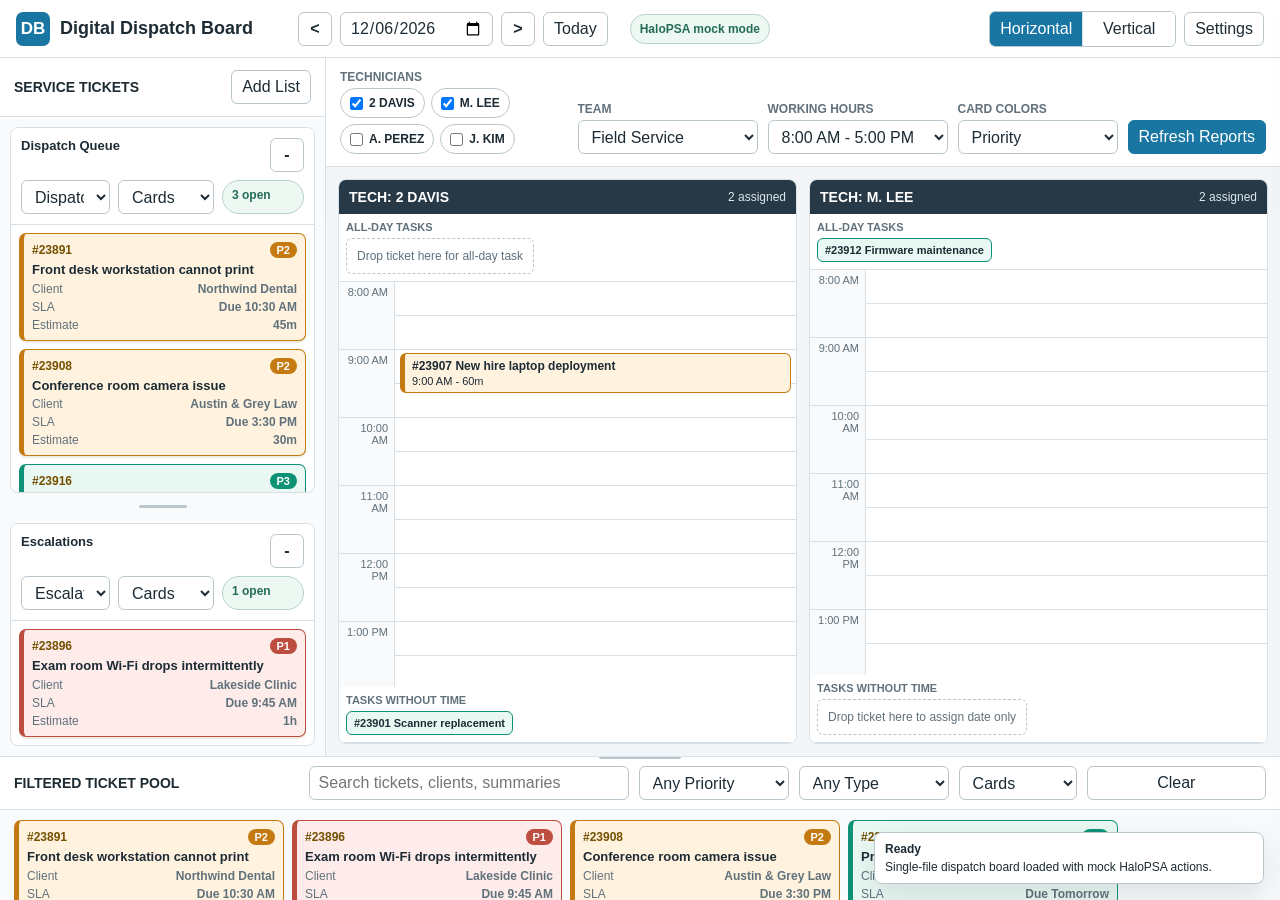
==== commit 7e0c48c6: "Improve dark theme ticket contrast" ====
--- a/dispatch-board.html
+++ b/dispatch-board.html
@@ -44,12 +44,12 @@
       --accent: #4fb3d8;
       --accent-2: #4cc0a0;
       --shadow: 0 14px 36px rgba(0, 0, 0, 0.34);
-      --ticket: #2a2518;
-      --ticket-border: #9f8030;
-      --appt: #162f3f;
-      --appt-border: #4d8eaa;
-      --task: #1d3327;
-      --task-border: #5b946f;
+      --ticket: #202b34;
+      --ticket-border: #587183;
+      --appt: #1d3342;
+      --appt-border: #5e9fbd;
+      --task: #22362d;
+      --task-border: #6faf82;
     }
 
     * { box-sizing: border-box; }
@@ -816,6 +816,85 @@
       background: #f0f6e8;
     }
 
+    body[data-theme="dark"] .ticket-card,
+    body[data-theme="dark"] .small-event,
+    body[data-theme="dark"] .appointment {
+      color: var(--ink);
+      box-shadow: 0 2px 0 rgba(0, 0, 0, 0.22);
+    }
+
+    body[data-theme="dark"] .ticket-id {
+      color: #d6edf8;
+    }
+
+    body[data-theme="dark"] .ticket-line {
+      color: #bac9d1;
+    }
+
+    body[data-theme="dark"] .priority {
+      color: #071118;
+    }
+
+    body[data-theme="dark"] .p1 { background: #ff8d82; }
+    body[data-theme="dark"] .p2 { background: #f5bd6f; }
+    body[data-theme="dark"] .p3 { background: #7ee0c0; }
+
+    body[data-theme="dark"] .color-p1,
+    body[data-theme="dark"] .color-sla-urgent {
+      border-color: #ff8d82;
+      border-left-color: #ff8d82;
+      background: linear-gradient(90deg, rgba(255, 141, 130, 0.28), rgba(255, 141, 130, 0.10)), #1b252d;
+    }
+
+    body[data-theme="dark"] .color-p2,
+    body[data-theme="dark"] .color-sla-soon {
+      border-color: #f5bd6f;
+      border-left-color: #f5bd6f;
+      background: linear-gradient(90deg, rgba(245, 189, 111, 0.25), rgba(245, 189, 111, 0.09)), #1b252d;
+    }
+
+    body[data-theme="dark"] .color-p3,
+    body[data-theme="dark"] .color-sla-later {
+      border-color: #7ee0c0;
+      border-left-color: #7ee0c0;
+      background: linear-gradient(90deg, rgba(126, 224, 192, 0.22), rgba(126, 224, 192, 0.08)), #1b252d;
+    }
+
+    body[data-theme="dark"] .color-type-breakfix {
+      border-color: #8bbcff;
+      border-left-color: #8bbcff;
+      background: linear-gradient(90deg, rgba(139, 188, 255, 0.24), rgba(139, 188, 255, 0.08)), #1b252d;
+    }
+
+    body[data-theme="dark"] .color-type-project {
+      border-color: #c6a6ef;
+      border-left-color: #c6a6ef;
+      background: linear-gradient(90deg, rgba(198, 166, 239, 0.25), rgba(198, 166, 239, 0.08)), #1b252d;
+    }
+
+    body[data-theme="dark"] .color-type-maintenance {
+      border-color: #b5d486;
+      border-left-color: #b5d486;
+      background: linear-gradient(90deg, rgba(181, 212, 134, 0.24), rgba(181, 212, 134, 0.08)), #1b252d;
+    }
+
+    body[data-theme="dark"] .empty {
+      color: #b8c6ce;
+      border-color: #455c69;
+      background: #141f27;
+    }
+
+    body[data-theme="dark"] .drop-zone.over,
+    body[data-theme="dark"] .time-slot.over {
+      background: #17384a;
+    }
+
+    body[data-theme="dark"] .api-pill {
+      color: #b9f2dd;
+      border-color: #467763;
+      background: #173227;
+    }
+
     .bottom-pool {
       border-top: 1px solid var(--line);
       background: var(--panel);
@@ -1042,7 +1121,7 @@
       padding: 10px;
       font-size: 12px;
       text-align: center;
-      background: #fff;
+      background: var(--panel);
     }
 
     @media (max-width: 1280px) {
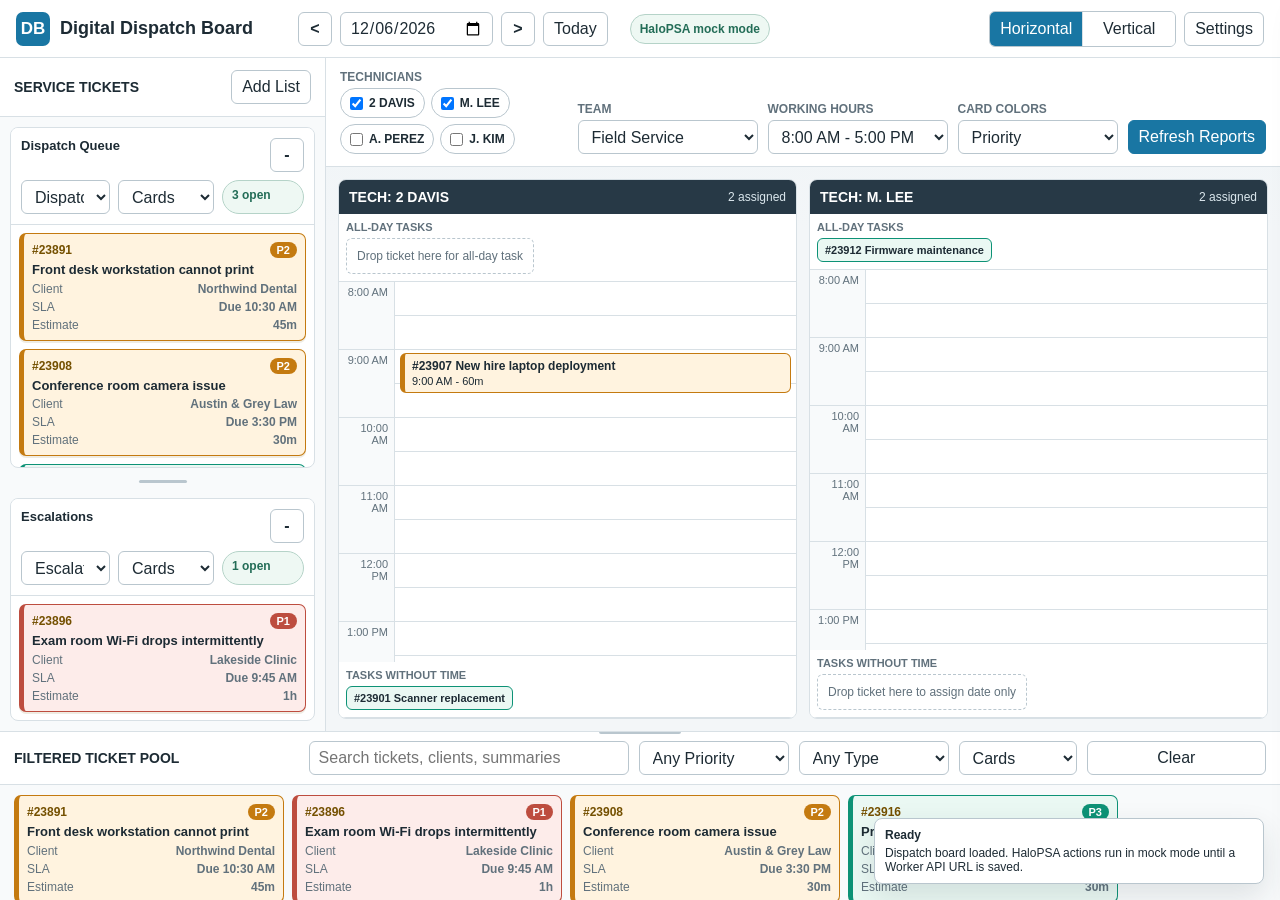
==== commit 34813850: "Split app and add Cloudflare Worker proxy scaffold" ====
--- a/dispatch-board.html
+++ b/dispatch-board.html
@@ -3,2290 +3,10 @@
 <head>
   <meta charset="utf-8">
   <meta name="viewport" content="width=device-width, initial-scale=1">
-  <title>Digital Dispatch Board</title>
-  <style>
-    :root {
-      --bottom-height: 172px;
-      --bg: #f3f6f8;
-      --panel: #ffffff;
-      --panel-2: #f8fafb;
-      --line: #d8e0e5;
-      --line-strong: #b9c6ce;
-      --ink: #1d2b34;
-      --muted: #61717c;
-      --soft: #eef3f5;
-      --accent: #1976a3;
-      --accent-2: #0d9276;
-      --danger: #bd4d3f;
-      --warning: #c47a10;
-      --shadow: 0 12px 30px rgba(31, 47, 56, 0.12);
-      --ticket: #fff7d8;
-      --ticket-border: #e0be51;
-      --appt: #dff0fb;
-      --appt-border: #74aeca;
-      --task: #e8f4e9;
-      --task-border: #80ad82;
-      --slot-height: 34px;
-      --slot-width: 122px;
-      --radius: 8px;
-      font-family: Inter, "Segoe UI", Arial, sans-serif;
-    }
-
-    body[data-theme="dark"] {
-      --bg: #101820;
-      --panel: #17222b;
-      --panel-2: #121c24;
-      --line: #2a3a45;
-      --line-strong: #3f5360;
-      --ink: #e6eef2;
-      --muted: #a8b6bf;
-      --soft: #1f2c35;
-      --accent: #4fb3d8;
-      --accent-2: #4cc0a0;
-      --shadow: 0 14px 36px rgba(0, 0, 0, 0.34);
-      --ticket: #202b34;
-      --ticket-border: #587183;
-      --appt: #1d3342;
-      --appt-border: #5e9fbd;
-      --task: #22362d;
-      --task-border: #6faf82;
-    }
-
-    * { box-sizing: border-box; }
-
-    body {
-      margin: 0;
-      min-width: 1180px;
-      min-height: 100vh;
-      color: var(--ink);
-      background: linear-gradient(180deg, #edf3f6 0, var(--bg) 230px);
-    }
-
-    button, input, select, textarea {
-      font: inherit;
-    }
-
-    button {
-      border: 1px solid var(--line-strong);
-      background: var(--panel);
-      color: var(--ink);
-      border-radius: 6px;
-      min-height: 34px;
-      padding: 0 10px;
-      cursor: pointer;
-    }
-
-    button:hover { border-color: var(--accent); color: var(--accent); }
-
-    button.primary {
-      background: var(--accent);
-      border-color: var(--accent);
-      color: #fff;
-    }
-
-    button.icon {
-      width: 34px;
-      padding: 0;
-      display: inline-grid;
-      place-items: center;
-      font-weight: 700;
-    }
-
-    input, select, textarea {
-      border: 1px solid var(--line-strong);
-      background: var(--panel);
-      border-radius: 6px;
-      min-height: 34px;
-      padding: 6px 9px;
-      color: var(--ink);
-    }
-
-    label {
-      color: var(--muted);
-      font-size: 12px;
-      font-weight: 700;
-      text-transform: uppercase;
-      letter-spacing: 0;
-    }
-
-    .app {
-      height: 100vh;
-      display: grid;
-      grid-template-rows: 58px minmax(0, 1fr) var(--bottom-height);
-    }
-
-    .topbar {
-      display: flex;
-      align-items: center;
-      gap: 12px;
-      padding: 10px 16px;
-      border-bottom: 1px solid var(--line);
-      background: var(--panel);
-    }
-
-    .brand {
-      display: flex;
-      align-items: center;
-      gap: 10px;
-      min-width: 270px;
-      font-weight: 800;
-      font-size: 18px;
-    }
-
-    .brand-mark {
-      width: 34px;
-      height: 34px;
-      border-radius: 7px;
-      background: var(--accent);
-      color: #fff;
-      display: grid;
-      place-items: center;
-      font-size: 17px;
-    }
-
-    .date-controls, .view-controls, .api-status {
-      display: flex;
-      align-items: center;
-      gap: 8px;
-    }
-
-    .date-controls { margin-right: 10px; }
-    .view-controls { margin-left: auto; }
-
-    .segmented {
-      display: inline-flex;
-      border: 1px solid var(--line-strong);
-      border-radius: 6px;
-      overflow: hidden;
-      background: var(--panel);
-    }
-
-    .segmented button {
-      border: 0;
-      border-radius: 0;
-      border-right: 1px solid var(--line);
-      min-width: 92px;
-    }
-
-    .segmented button:last-child { border-right: 0; }
-
-    .segmented button.active {
-      background: var(--accent);
-      color: #fff;
-    }
-
-    .api-pill {
-      border: 1px solid #b5d3c8;
-      color: #236d57;
-      background: #eef8f3;
-      padding: 7px 9px;
-      border-radius: 999px;
-      font-size: 12px;
-      font-weight: 800;
-    }
-
-    .workspace {
-      display: grid;
-      grid-template-columns: 360px minmax(0, 1fr);
-      min-height: 0;
-    }
-
-    .left-panel {
-      border-right: 1px solid var(--line);
-      background: var(--panel-2);
-      display: flex;
-      flex-direction: column;
-      min-height: 0;
-    }
-
-    .panel-head {
-      display: flex;
-      align-items: center;
-      justify-content: space-between;
-      gap: 10px;
-      padding: 12px 14px;
-      border-bottom: 1px solid var(--line);
-      background: var(--panel);
-    }
-
-    .panel-head h2, .section-title h3 {
-      margin: 0;
-      font-size: 14px;
-      text-transform: uppercase;
-      letter-spacing: 0;
-    }
-
-    .report-lists {
-      min-height: 0;
-      overflow: auto;
-      padding: 10px;
-      display: grid;
-      gap: 10px;
-    }
-
-    .report-list {
-      background: var(--panel);
-      border: 1px solid var(--line);
-      border-radius: var(--radius);
-      overflow: auto;
-      min-height: 172px;
-      max-height: 70vh;
-      display: grid;
-      grid-template-rows: auto minmax(0, 1fr);
-    }
-
-    .section-resizer {
-      height: 10px;
-      margin: -2px 8px 2px;
-      border-radius: 999px;
-      border: 1px solid transparent;
-      cursor: row-resize;
-      display: grid;
-      place-items: center;
-    }
-
-    .section-resizer::before {
-      content: "";
-      width: 48px;
-      height: 3px;
-      border-radius: 999px;
-      background: var(--line-strong);
-    }
-
-    .section-resizer:hover {
-      border-color: var(--line);
-      background: var(--soft);
-    }
-
-    .section-resizer.active {
-      border-color: var(--accent);
-      background: var(--soft);
-    }
-
-    .report-list header {
-      display: grid;
-      grid-template-columns: minmax(0, 1fr) auto;
-      gap: 8px;
-      padding: 10px;
-      border-bottom: 1px solid var(--line);
-      background: var(--panel);
-    }
-
-    .report-name {
-      font-size: 13px;
-      font-weight: 800;
-      white-space: nowrap;
-      overflow: hidden;
-      text-overflow: ellipsis;
-    }
-
-    .report-meta {
-      grid-column: 1 / -1;
-      display: grid;
-      grid-template-columns: minmax(0, 1fr) 96px 82px;
-      gap: 8px;
-    }
-
-    .ticket-stack {
-      padding: 8px;
-      min-height: 116px;
-      display: grid;
-      align-content: start;
-      gap: 8px;
-      overflow: auto;
-    }
-
-    .ticket-stack.list-view, .pool-list.list-view {
-      display: grid;
-      grid-auto-flow: row;
-      grid-template-columns: 1fr;
-      grid-auto-columns: unset;
-    }
-
-    .ticket-card {
-      position: relative;
-      border: 1px solid var(--ticket-border);
-      background: var(--ticket);
-      border-radius: 7px;
-      padding: 8px;
-      display: grid;
-      gap: 4px;
-      cursor: grab;
-      box-shadow: 0 2px 0 rgba(111, 83, 0, 0.11);
-    }
-
-    .ticket-card:active { cursor: grabbing; }
-    .ticket-card.dragging { opacity: 0.45; }
-    .ticket-card[class*="color-"] { border-left-width: 5px; }
-
-    .ticket-card.list-mode {
-      grid-template-columns: auto minmax(0, 1fr) auto;
-      align-items: center;
-      gap: 8px 10px;
-      padding: 7px 9px;
-    }
-
-    .ticket-card.list-mode .ticket-top { display: contents; }
-
-    .ticket-card.list-mode .ticket-id {
-      grid-column: 1;
-      white-space: nowrap;
-    }
-
-    .ticket-card.list-mode .priority {
-      grid-column: 3;
-      justify-self: end;
-    }
-
-    .ticket-card.list-mode .ticket-title {
-      grid-column: 2;
-      white-space: nowrap;
-      overflow: hidden;
-      text-overflow: ellipsis;
-    }
-
-    .ticket-card.list-mode .ticket-line { display: none; }
-
-    .ticket-top {
-      display: flex;
-      align-items: center;
-      justify-content: space-between;
-      gap: 8px;
-      font-size: 12px;
-    }
-
-    .ticket-id { font-weight: 900; color: #745000; }
-
-    .priority {
-      border-radius: 999px;
-      padding: 2px 7px;
-      color: #fff;
-      font-size: 11px;
-      font-weight: 800;
-      white-space: nowrap;
-    }
-
-    .p1 { background: var(--danger); }
-    .p2 { background: var(--warning); }
-    .p3 { background: var(--accent-2); }
-
-    .ticket-title {
-      font-weight: 800;
-      line-height: 1.2;
-      font-size: 13px;
-    }
-
-    .ticket-line {
-      color: var(--muted);
-      font-size: 12px;
-      display: flex;
-      justify-content: space-between;
-      gap: 8px;
-    }
-
-    .main-panel {
-      min-width: 0;
-      min-height: 0;
-      display: grid;
-      grid-template-rows: auto minmax(0, 1fr);
-    }
-
-    .filters {
-      display: grid;
-      grid-template-columns: minmax(190px, 1fr) minmax(165px, 210px) minmax(165px, 210px) minmax(150px, 190px) auto;
-      gap: 10px;
-      align-items: end;
-      padding: 12px 14px;
-      border-bottom: 1px solid var(--line);
-      background: var(--panel);
-    }
-
-    .field { display: grid; gap: 4px; }
-
-    .tech-picker {
-      display: flex;
-      flex-wrap: wrap;
-      gap: 6px;
-      align-items: center;
-    }
-
-    .chip {
-      border: 1px solid var(--line-strong);
-      background: var(--panel);
-      border-radius: 999px;
-      min-height: 30px;
-      padding: 5px 9px;
-      display: inline-flex;
-      gap: 6px;
-      align-items: center;
-      color: var(--ink);
-      font-size: 12px;
-      font-weight: 800;
-      cursor: pointer;
-    }
-
-    .chip input { min-height: auto; margin: 0; }
-
-    .board-wrap {
-      min-height: 0;
-      padding: 12px;
-    }
-
-    .board-wrap.horizontal {
-      overflow-x: auto;
-      overflow-y: hidden;
-    }
-
-    .board-wrap.vertical {
-      overflow-x: hidden;
-      overflow-y: auto;
-    }
-
-    .board {
-      display: grid;
-      gap: 12px;
-      min-height: 100%;
-      height: 100%;
-    }
-
-    .board.horizontal {
-      grid-auto-flow: column;
-      grid-auto-columns: minmax(294px, 1fr);
-      align-items: stretch;
-    }
-
-    .board.vertical {
-      grid-auto-rows: minmax(238px, 1fr);
-      min-width: 0;
-      height: auto;
-    }
-
-    .tech-column {
-      display: grid;
-      grid-template-rows: auto auto minmax(0, 1fr) auto;
-      min-width: 0;
-      min-height: 0;
-      height: 100%;
-      background: var(--panel);
-      border: 1px solid var(--line);
-      border-radius: var(--radius);
-      overflow: hidden;
-    }
-
-    .tech-column.tech-over {
-      outline: 2px solid var(--accent);
-      outline-offset: -3px;
-    }
-
-    .board.vertical .tech-column {
-      grid-template-columns: 148px 240px minmax(0, 1fr);
-      grid-template-rows: minmax(238px, 1fr);
-      min-width: 0;
-      height: auto;
-    }
-
-    .tech-header {
-      background: #273946;
-      color: #fff;
-      padding: 9px 10px;
-      display: flex;
-      align-items: center;
-      justify-content: space-between;
-      gap: 8px;
-      cursor: grab;
-    }
-
-    .tech-header:active { cursor: grabbing; }
-
-    .tech-name {
-      font-weight: 900;
-      font-size: 14px;
-      text-transform: uppercase;
-    }
-
-    .tech-load {
-      font-size: 12px;
-      color: #dbe7ed;
-      white-space: nowrap;
-    }
-
-    .board.vertical .tech-header {
-      align-items: flex-start;
-      flex-direction: column;
-      justify-content: center;
-      border-right: 1px solid rgba(255, 255, 255, 0.12);
-    }
-
-    .drop-zone {
-      border-bottom: 1px solid var(--line);
-      background: var(--panel);
-      padding: 7px;
-      transition: outline-color 0.15s ease, background 0.15s ease;
-      min-height: 52px;
-      max-height: 15vh;
-      overflow: auto;
-    }
-
-    .board.vertical .drop-zone {
-      max-height: none;
-      min-height: 0;
-    }
-
-    .vertical-task-stack {
-      min-height: 0;
-      display: grid;
-      grid-template-rows: minmax(0, 1fr) minmax(0, 1fr);
-      border-right: 1px solid var(--line);
-      background: var(--panel);
-    }
-
-    .vertical-task-stack .drop-zone {
-      border-bottom: 1px solid var(--line);
-      overflow: hidden;
-      position: relative;
-    }
-
-    .zone-modal {
-      display: none;
-      position: fixed;
-      z-index: 120;
-      left: var(--expanded-left, 50%);
-      top: var(--expanded-top, 50%);
-      width: min(580px, calc(100vw - 60px));
-      max-height: min(520px, calc(100vh - 80px));
-      box-shadow: var(--shadow);
-      border: 1px solid var(--line-strong);
-      border-radius: var(--radius);
-      background: var(--panel);
-      overflow: auto;
-      padding: 10px;
-    }
-
-    .zone-modal.open { display: block; }
-
-    .zone-modal-head {
-      display: flex;
-      align-items: center;
-      justify-content: space-between;
-      gap: 10px;
-      padding-bottom: 8px;
-      margin-bottom: 8px;
-      border-bottom: 1px solid var(--line);
-    }
-
-    .zone-modal-title {
-      font-weight: 900;
-      font-size: 14px;
-    }
-
-    .expanded-title { display: none; }
-
-    .ticket-popover {
-      display: none;
-      position: fixed;
-      z-index: 130;
-      left: var(--ticket-popover-left, 20px);
-      top: var(--ticket-popover-top, 20px);
-      width: 320px;
-      max-width: calc(100vw - 32px);
-      border: 1px solid var(--line-strong);
-      border-radius: var(--radius);
-      background: var(--panel);
-      box-shadow: var(--shadow);
-      padding: 10px;
-      font-size: 12px;
-    }
-
-    .ticket-popover.open {
-      display: grid;
-      gap: 7px;
-    }
-
-    .ticket-popover strong { font-size: 14px; }
-
-    .ticket-popover-actions {
-      display: flex;
-      justify-content: flex-end;
-      gap: 8px;
-      padding-top: 6px;
-      border-top: 1px solid var(--line);
-    }
-
-    .zone-topline {
-      display: flex;
-      align-items: center;
-      justify-content: space-between;
-      gap: 8px;
-      margin-bottom: 5px;
-    }
-
-    .expand-zone {
-      min-height: 24px;
-      padding: 0 7px;
-      font-size: 11px;
-    }
-
-    .drop-zone.over {
-      outline: 2px solid var(--accent);
-      outline-offset: -3px;
-      background: #eef8fc;
-    }
-
-    .zone-label {
-      font-size: 11px;
-      color: var(--muted);
-      font-weight: 900;
-      text-transform: uppercase;
-    }
-
-    .zone-items {
-      display: flex;
-      gap: 6px;
-      flex-wrap: wrap;
-      align-content: flex-start;
-    }
-
-    .small-event {
-      border-radius: 6px;
-      border: 1px solid var(--task-border);
-      background: var(--task);
-      padding: 5px 7px;
-      font-size: 11px;
-      font-weight: 800;
-      max-width: 100%;
-      cursor: grab;
-    }
-
-    .small-event:active, .appointment:active { cursor: grabbing; }
-    .small-event.dragging, .appointment.dragging { opacity: 0.45; }
-
-    .board.horizontal .expand-zone { display: none; }
-
-    .calendar {
-      display: grid;
-      grid-template-columns: 56px minmax(0, 1fr);
-      min-height: 0;
-      overflow-x: hidden;
-      overflow-y: auto;
-      background: var(--panel);
-    }
-
-    .board.vertical .calendar {
-      grid-template-columns: none;
-      grid-template-rows: 38px minmax(0, 1fr);
-      overflow: auto;
-      min-width: 0;
-    }
-
-    .time-axis {
-      background: var(--panel-2);
-      border-right: 1px solid var(--line);
-    }
-
-    .board.vertical .time-axis {
-      display: grid;
-      grid-auto-flow: column;
-      grid-auto-columns: var(--slot-width);
-      border-right: 0;
-      border-bottom: 1px solid var(--line);
-    }
-
-    .time-label {
-      height: calc(var(--slot-height) * 2);
-      padding: 4px 6px;
-      border-bottom: 1px solid var(--line);
-      color: var(--muted);
-      font-size: 11px;
-      text-align: right;
-    }
-
-    .board.vertical .time-label {
-      height: 38px;
-      width: var(--slot-width);
-      border-bottom: 0;
-      border-right: 1px solid var(--line);
-      text-align: left;
-      padding: 11px 8px;
-    }
-
-    .slot-grid {
-      position: relative;
-      min-width: 0;
-    }
-
-    .board.vertical .slot-grid {
-      display: grid;
-      grid-auto-flow: column;
-      grid-auto-columns: var(--slot-width);
-      min-width: max-content;
-    }
-
-    .time-slot {
-      height: var(--slot-height);
-      border-bottom: 1px solid var(--line);
-      padding: 3px 5px;
-    }
-
-    .board.vertical .time-slot {
-      height: 100%;
-      min-height: 184px;
-      border-bottom: 0;
-      border-right: 1px solid var(--line);
-    }
-
-    .time-slot.over {
-      background: #eaf7fd;
-      outline: 2px solid var(--accent);
-      outline-offset: -2px;
-    }
-
-    .appointment {
-      width: 100%;
-      min-height: 28px;
-      border: 1px solid var(--appt-border);
-      background: var(--appt);
-      border-left: 5px solid var(--accent);
-      border-radius: 6px;
-      padding: 5px 7px;
-      display: grid;
-      gap: 2px;
-      font-size: 11px;
-      overflow: hidden;
-      cursor: grab;
-    }
-
-    .appointment strong {
-      font-size: 12px;
-      white-space: nowrap;
-      overflow: hidden;
-      text-overflow: ellipsis;
-    }
-
-    .color-p1 {
-      border-color: #bd4d3f;
-      border-left-color: #bd4d3f;
-      background: #fdecea;
-    }
-
-    .color-p2 {
-      border-color: #c47a10;
-      border-left-color: #c47a10;
-      background: #fff3df;
-    }
-
-    .color-p3 {
-      border-color: #0d9276;
-      border-left-color: #0d9276;
-      background: #eaf8f3;
-    }
-
-    .color-sla-urgent {
-      border-color: #a93226;
-      border-left-color: #a93226;
-      background: #ffe7e3;
-    }
-
-    .color-sla-soon {
-      border-color: #bc6c25;
-      border-left-color: #bc6c25;
-      background: #fff1dc;
-    }
-
-    .color-sla-later {
-      border-color: #33815f;
-      border-left-color: #33815f;
-      background: #ecf8ef;
-    }
-
-    .color-type-breakfix {
-      border-color: #315b9c;
-      border-left-color: #315b9c;
-      background: #edf4ff;
-    }
-
-    .color-type-project {
-      border-color: #7f5aa7;
-      border-left-color: #7f5aa7;
-      background: #f3eef9;
-    }
-
-    .color-type-maintenance {
-      border-color: #5d7b34;
-      border-left-color: #5d7b34;
-      background: #f0f6e8;
-    }
-
-    body[data-theme="dark"] .ticket-card,
-    body[data-theme="dark"] .small-event,
-    body[data-theme="dark"] .appointment {
-      color: var(--ink);
-      box-shadow: 0 2px 0 rgba(0, 0, 0, 0.22);
-    }
-
-    body[data-theme="dark"] .ticket-id {
-      color: #d6edf8;
-    }
-
-    body[data-theme="dark"] .ticket-line {
-      color: #bac9d1;
-    }
-
-    body[data-theme="dark"] .priority {
-      color: #071118;
-    }
-
-    body[data-theme="dark"] .p1 { background: #ff8d82; }
-    body[data-theme="dark"] .p2 { background: #f5bd6f; }
-    body[data-theme="dark"] .p3 { background: #7ee0c0; }
-
-    body[data-theme="dark"] .color-p1,
-    body[data-theme="dark"] .color-sla-urgent {
-      border-color: #ff8d82;
-      border-left-color: #ff8d82;
-      background: linear-gradient(90deg, rgba(255, 141, 130, 0.28), rgba(255, 141, 130, 0.10)), #1b252d;
-    }
-
-    body[data-theme="dark"] .color-p2,
-    body[data-theme="dark"] .color-sla-soon {
-      border-color: #f5bd6f;
-      border-left-color: #f5bd6f;
-      background: linear-gradient(90deg, rgba(245, 189, 111, 0.25), rgba(245, 189, 111, 0.09)), #1b252d;
-    }
-
-    body[data-theme="dark"] .color-p3,
-    body[data-theme="dark"] .color-sla-later {
-      border-color: #7ee0c0;
-      border-left-color: #7ee0c0;
-      background: linear-gradient(90deg, rgba(126, 224, 192, 0.22), rgba(126, 224, 192, 0.08)), #1b252d;
-    }
-
-    body[data-theme="dark"] .color-type-breakfix {
-      border-color: #8bbcff;
-      border-left-color: #8bbcff;
-      background: linear-gradient(90deg, rgba(139, 188, 255, 0.24), rgba(139, 188, 255, 0.08)), #1b252d;
-    }
-
-    body[data-theme="dark"] .color-type-project {
-      border-color: #c6a6ef;
-      border-left-color: #c6a6ef;
-      background: linear-gradient(90deg, rgba(198, 166, 239, 0.25), rgba(198, 166, 239, 0.08)), #1b252d;
-    }
-
-    body[data-theme="dark"] .color-type-maintenance {
-      border-color: #b5d486;
-      border-left-color: #b5d486;
-      background: linear-gradient(90deg, rgba(181, 212, 134, 0.24), rgba(181, 212, 134, 0.08)), #1b252d;
-    }
-
-    body[data-theme="dark"] .empty {
-      color: #b8c6ce;
-      border-color: #455c69;
-      background: #141f27;
-    }
-
-    body[data-theme="dark"] .drop-zone.over,
-    body[data-theme="dark"] .time-slot.over {
-      background: #17384a;
-    }
-
-    body[data-theme="dark"] .api-pill {
-      color: #b9f2dd;
-      border-color: #467763;
-      background: #173227;
-    }
-
-    .bottom-pool {
-      border-top: 1px solid var(--line);
-      background: var(--panel);
-      display: grid;
-      grid-template-rows: auto minmax(0, 1fr);
-      min-height: 0;
-      overflow: hidden;
-      position: relative;
-    }
-
-    .pool-resizer {
-      position: absolute;
-      top: -6px;
-      left: 0;
-      right: 0;
-      height: 12px;
-      z-index: 10;
-      cursor: row-resize;
-      display: grid;
-      place-items: center;
-    }
-
-    .pool-resizer::before {
-      content: "";
-      width: 82px;
-      height: 4px;
-      border-radius: 999px;
-      background: var(--line-strong);
-    }
-
-    .pool-resizer:hover::before,
-    .pool-resizer.active::before {
-      background: var(--accent);
-    }
-
-    .bottom-head {
-      display: grid;
-      grid-template-columns: auto minmax(180px, 320px) 150px 150px 118px auto;
-      align-items: center;
-      gap: 10px;
-      padding: 9px 14px;
-      border-bottom: 1px solid var(--line);
-    }
-
-    .bottom-head h2 {
-      margin: 0;
-      font-size: 14px;
-      text-transform: uppercase;
-    }
-
-    .pool-list {
-      overflow: auto;
-      display: grid;
-      grid-auto-flow: column;
-      grid-auto-columns: minmax(220px, min(270px, 24vw));
-      gap: 8px;
-      padding: 10px 14px;
-      background: var(--panel-2);
-    }
-
-    .config-drawer {
-      position: fixed;
-      inset: 0 0 0 auto;
-      width: 420px;
-      max-width: calc(100vw - 40px);
-      background: var(--panel);
-      border-left: 1px solid var(--line);
-      box-shadow: var(--shadow);
-      z-index: 100;
-      transform: translateX(105%);
-      transition: transform 0.2s ease;
-      display: grid;
-      grid-template-rows: auto minmax(0, 1fr);
-    }
-
-    .config-drawer.open { transform: translateX(0); }
-
-    .drawer-body {
-      overflow: auto;
-      padding: 14px;
-      display: grid;
-      gap: 14px;
-    }
-
-    .settings-card {
-      border: 1px solid var(--line);
-      border-radius: var(--radius);
-      padding: 12px;
-      display: grid;
-      gap: 10px;
-    }
-
-    .checks {
-      display: grid;
-      grid-template-columns: 1fr 1fr;
-      gap: 7px;
-    }
-
-    .checks label {
-      text-transform: none;
-      color: var(--ink);
-      font-weight: 700;
-      display: flex;
-      align-items: center;
-      gap: 6px;
-      font-size: 13px;
-    }
-
-    .modal-backdrop {
-      position: fixed;
-      inset: 0;
-      background: rgba(18, 32, 41, 0.36);
-      z-index: 150;
-      display: none;
-      align-items: center;
-      justify-content: center;
-      padding: 28px;
-    }
-
-    .modal-backdrop.open { display: flex; }
-
-    .modal {
-      width: 560px;
-      max-width: 100%;
-      background: var(--panel);
-      border-radius: var(--radius);
-      box-shadow: var(--shadow);
-      border: 1px solid var(--line);
-      overflow: hidden;
-    }
-
-    .modal.ticket-modal {
-      width: min(920px, calc(100vw - 56px));
-    }
-
-    .ticket-modal-body {
-      display: grid;
-      grid-template-columns: 1fr 260px;
-      gap: 14px;
-      padding: 14px;
-    }
-
-    .ticket-summary {
-      display: grid;
-      gap: 10px;
-      align-content: start;
-    }
-
-    .ticket-summary h3 {
-      margin: 0;
-      font-size: 22px;
-    }
-
-    .detail-grid {
-      display: grid;
-      grid-template-columns: 1fr 1fr;
-      gap: 8px;
-    }
-
-    .detail-box {
-      border: 1px solid var(--line);
-      border-radius: 7px;
-      padding: 9px;
-      background: var(--panel-2);
-      display: grid;
-      gap: 3px;
-      font-size: 13px;
-    }
-
-    .detail-box span {
-      color: var(--muted);
-      font-size: 11px;
-      font-weight: 900;
-      text-transform: uppercase;
-    }
-
-    .modal-body {
-      padding: 14px;
-      display: grid;
-      gap: 11px;
-    }
-
-    .modal-grid {
-      display: grid;
-      grid-template-columns: 1fr 1fr;
-      gap: 10px;
-    }
-
-    .modal-actions {
-      display: flex;
-      justify-content: flex-end;
-      gap: 8px;
-      padding: 12px 14px;
-      border-top: 1px solid var(--line);
-      background: var(--panel-2);
-    }
-
-    .toast-log {
-      position: fixed;
-      right: 16px;
-      bottom: 16px;
-      width: 390px;
-      max-width: calc(100vw - 32px);
-      z-index: 200;
-      display: grid;
-      gap: 8px;
-    }
-
-    .toast {
-      border: 1px solid var(--line-strong);
-      background: var(--panel);
-      box-shadow: var(--shadow);
-      border-radius: var(--radius);
-      padding: 9px 10px;
-      font-size: 12px;
-    }
-
-    .toast strong { display: block; margin-bottom: 4px; }
-
-    .empty {
-      color: var(--muted);
-      border: 1px dashed var(--line-strong);
-      border-radius: 6px;
-      padding: 10px;
-      font-size: 12px;
-      text-align: center;
-      background: var(--panel);
-    }
-
-    @media (max-width: 1280px) {
-      body { min-width: 1080px; }
-      .workspace { grid-template-columns: 326px minmax(0, 1fr); }
-      .filters { grid-template-columns: minmax(160px, 1fr) 180px 180px 160px auto; }
-    }
-  </style>
+  <meta http-equiv="refresh" content="0; url=index.html">
+  <title>Halo Dispatch Board</title>
 </head>
 <body>
-  <div class="app">
-    <header class="topbar">
-      <div class="brand">
-        <div class="brand-mark" aria-hidden="true">DB</div>
-        <div>Digital Dispatch Board</div>
-      </div>
-      <div class="date-controls" aria-label="Date controls">
-        <button class="icon" id="prevDay" title="Previous day">&lt;</button>
-        <input id="boardDate" type="date">
-        <button class="icon" id="nextDay" title="Next day">&gt;</button>
-        <button id="todayBtn">Today</button>
-      </div>
-      <div class="api-status">
-        <span class="api-pill" id="apiState">HaloPSA mock mode</span>
-      </div>
-      <div class="view-controls">
-        <div class="segmented" aria-label="Board orientation">
-          <button id="horizontalBtn" class="active">Horizontal</button>
-          <button id="verticalBtn">Vertical</button>
-        </div>
-        <button id="settingsBtn" title="Settings">Settings</button>
-      </div>
-    </header>
-
-    <main class="workspace">
-      <aside class="left-panel">
-        <div class="panel-head">
-          <h2>Service Tickets</h2>
-          <button id="addListBtn">Add List</button>
-        </div>
-        <div class="report-lists" id="reportLists"></div>
-      </aside>
-
-      <section class="main-panel">
-        <div class="filters">
-          <div class="field">
-            <label>Technicians</label>
-            <div class="tech-picker" id="techPicker"></div>
-          </div>
-          <div class="field">
-            <label>Team</label>
-            <select id="teamSelect"></select>
-          </div>
-          <div class="field">
-            <label>Working Hours</label>
-            <select id="hoursSelect">
-              <option value="7,17">7:00 AM - 5:00 PM</option>
-              <option value="8,17" selected>8:00 AM - 5:00 PM</option>
-              <option value="8,18">8:00 AM - 6:00 PM</option>
-              <option value="9,18">9:00 AM - 6:00 PM</option>
-            </select>
-          </div>
-          <div class="field">
-            <label>Card Colors</label>
-            <select id="colorBySelect">
-              <option value="priority" selected>Priority</option>
-              <option value="sla">SLA Remaining</option>
-              <option value="type">Ticket Type</option>
-            </select>
-          </div>
-          <button id="refreshBtn" class="primary">Refresh Reports</button>
-        </div>
-        <div class="board-wrap">
-          <div class="board horizontal" id="dispatchBoard"></div>
-        </div>
-      </section>
-    </main>
-
-    <section class="bottom-pool" data-resize-key="pool">
-      <div class="pool-resizer" data-resizer-for="pool" title="Drag to resize ticket pool"></div>
-      <div class="bottom-head">
-        <h2>Filtered Ticket Pool</h2>
-        <input id="poolSearch" type="search" placeholder="Search tickets, clients, summaries">
-        <select id="poolPriority">
-          <option value="">Any Priority</option>
-          <option value="P1">P1</option>
-          <option value="P2">P2</option>
-          <option value="P3">P3</option>
-        </select>
-        <select id="poolType">
-          <option value="">Any Type</option>
-          <option value="Break/Fix">Break/Fix</option>
-          <option value="Project">Project</option>
-          <option value="Maintenance">Maintenance</option>
-        </select>
-        <select id="poolViewSelect" title="Ticket pool view">
-          <option value="card">Cards</option>
-          <option value="list">List</option>
-        </select>
-        <button id="clearFiltersBtn">Clear</button>
-      </div>
-      <div class="pool-list" id="poolList"></div>
-    </section>
-  </div>
-
-  <aside class="config-drawer" id="configDrawer" aria-label="Dispatch board settings">
-    <div class="panel-head">
-      <h2>Board Settings</h2>
-      <button class="icon" id="closeSettingsBtn" title="Close settings">x</button>
-    </div>
-    <div class="drawer-body">
-      <section class="settings-card">
-        <h3>Appearance</h3>
-        <div class="field">
-          <label>Theme</label>
-          <select id="themeSelect">
-            <option value="light">Light</option>
-            <option value="dark">Dark</option>
-          </select>
-        </div>
-      </section>
-      <section class="settings-card">
-        <h3>Ticket Card Fields</h3>
-        <p style="margin:0;color:var(--muted);font-size:13px;">Choose what appears directly on cards. Right-click a ticket for quick details, or double-click to open the larger ticket view.</p>
-        <div class="checks" id="fieldChecks"></div>
-      </section>
-      <section class="settings-card">
-        <h3>HaloPSA Connection</h3>
-        <div class="field">
-          <label>API Base URL</label>
-          <input id="apiBaseUrl" placeholder="https://yourtenant.halopsa.com">
-        </div>
-        <div class="field">
-          <label>Report ID Source</label>
-          <input id="reportHint" placeholder="Paste report IDs when ready">
-        </div>
-        <button id="saveApiBtn" class="primary">Save Connection Draft</button>
-      </section>
-      <section class="settings-card">
-        <h3>API Action Map</h3>
-        <div class="empty" style="text-align:left;">
-          All-day drop: create all-day task, assign technician.<br>
-          Timed drop: open appointment modal, then create appointment and assign technician.<br>
-          No-time drop: assign technician and update the configured ticket date field.
-        </div>
-      </section>
-    </div>
-  </aside>
-
-  <div class="modal-backdrop" id="appointmentModal">
-    <div class="modal" role="dialog" aria-modal="true" aria-labelledby="appointmentTitle">
-      <div class="panel-head">
-        <h2 id="appointmentTitle">Schedule Appointment</h2>
-        <button class="icon" id="closeModalBtn" title="Close appointment modal">x</button>
-      </div>
-      <div class="modal-body">
-        <div class="modal-grid">
-          <div class="field">
-            <label>Ticket</label>
-            <input id="modalTicket" readonly>
-          </div>
-          <div class="field">
-            <label>Technician</label>
-            <input id="modalTech" readonly>
-          </div>
-          <div class="field">
-            <label>Start</label>
-            <input id="modalStart" type="time">
-          </div>
-          <div class="field">
-            <label>Duration</label>
-            <select id="modalDuration">
-              <option value="30" selected>30 minutes</option>
-              <option value="60">1 hour</option>
-              <option value="90">1.5 hours</option>
-              <option value="120">2 hours</option>
-            </select>
-          </div>
-          <div class="field">
-            <label>Status</label>
-            <select id="modalStatus">
-              <option>Scheduled</option>
-              <option>Tentative</option>
-              <option>Waiting on Client</option>
-            </select>
-          </div>
-          <div class="field">
-            <label>Location</label>
-            <input id="modalLocation">
-          </div>
-        </div>
-        <div class="field">
-          <label>Appointment Notes</label>
-          <textarea id="modalNotes" rows="3"></textarea>
-        </div>
-      </div>
-      <div class="modal-actions">
-        <button id="cancelAppointmentBtn">Cancel</button>
-        <button id="saveAppointmentBtn" class="primary">Create Appointment</button>
-      </div>
-    </div>
-  </div>
-
-  <div class="modal-backdrop" id="ticketModal">
-    <div class="modal ticket-modal" role="dialog" aria-modal="true" aria-labelledby="ticketModalTitle">
-      <div class="panel-head">
-        <h2 id="ticketModalTitle">Ticket Details</h2>
-        <button class="icon" id="closeTicketModalBtn" title="Close ticket modal">x</button>
-      </div>
-      <div class="ticket-modal-body" id="ticketModalBody"></div>
-      <div class="modal-actions">
-        <button id="ticketExternalBtn">Open HaloPSA URL</button>
-        <button id="ticketModalDoneBtn" class="primary">Done</button>
-      </div>
-    </div>
-  </div>
-
-  <div class="zone-modal" id="zoneModal" aria-live="polite">
-    <div class="zone-modal-head">
-      <div class="zone-modal-title" id="zoneModalTitle"></div>
-      <button class="icon" id="zoneModalClose" title="Collapse section">x</button>
-    </div>
-    <div class="zone-items" id="zoneModalBody"></div>
-  </div>
-
-  <div class="ticket-popover" id="ticketPopover"></div>
-
-  <div class="toast-log" id="toastLog" aria-live="polite"></div>
-
-  <script>
-    const technicians = [
-      { id: "davis", name: "2 Davis", team: "Field Service" },
-      { id: "mlee", name: "M. Lee", team: "Field Service" },
-      { id: "aperez", name: "A. Perez", team: "Projects" },
-      { id: "jkim", name: "J. Kim", team: "Remote Support" }
-    ];
-
-    const teams = ["All Teams", "Field Service", "Projects", "Remote Support"];
-
-    const reports = [
-      { id: "r-dispatch", name: "Dispatch Queue", reportId: "Halo Report 1042" },
-      { id: "r-emergency", name: "Escalations", reportId: "Halo Report 1088" },
-      { id: "r-onsite", name: "Ready for Onsite", reportId: "Halo Report 1120" }
-    ];
-
-    const tickets = [
-      { id: 23891, client: "Northwind Dental", title: "Front desk workstation cannot print", priority: "P2", type: "Break/Fix", report: "r-dispatch", site: "Plano", sla: "Due 10:30 AM", estimate: "45m", contact: "Megan H.", details: "Printer queue is stuck after Windows update. Client has two front desk users blocked.", dateField: "", assignedTo: "" },
-      { id: 23896, client: "Lakeside Clinic", title: "Exam room Wi-Fi drops intermittently", priority: "P1", type: "Break/Fix", report: "r-emergency", site: "Dallas", sla: "Due 9:45 AM", estimate: "1h", contact: "Dr. Samuels", details: "Access point logs show repeated client disconnects near rooms 3 and 4.", dateField: "", assignedTo: "" },
-      { id: 23901, client: "Harbor Logistics", title: "Warehouse scanner replacement", priority: "P3", type: "Maintenance", report: "r-onsite", site: "Irving", sla: "Due Friday", estimate: "30m", contact: "Luis R.", details: "Replacement scanner is ready. Needs pairing, test scan, and asset tag update.", dateField: "", assignedTo: "" },
-      { id: 23907, client: "BrightPath CPA", title: "New hire laptop deployment", priority: "P2", type: "Project", report: "r-dispatch", site: "Fort Worth", sla: "Due 2:00 PM", estimate: "1.5h", contact: "Nina K.", details: "Laptop is imaged. Need desk setup, MFA enrollment, and printer mapping.", dateField: "", assignedTo: "" },
-      { id: 23908, client: "Austin & Grey Law", title: "Conference room camera issue", priority: "P2", type: "Break/Fix", report: "r-dispatch", site: "Dallas", sla: "Due 3:30 PM", estimate: "30m", contact: "Dana A.", details: "Camera detected in device manager but Teams does not list it.", dateField: "", assignedTo: "" },
-      { id: 23912, client: "Metro Fabrication", title: "Firewall firmware maintenance", priority: "P3", type: "Maintenance", report: "r-onsite", site: "Arlington", sla: "Due Today", estimate: "1h", contact: "Tom B.", details: "Approved maintenance window is after lunch. Confirm backups before update.", dateField: "", assignedTo: "" },
-      { id: 23916, client: "Cedar Ridge School", title: "Projector audio not passing HDMI", priority: "P3", type: "Break/Fix", report: "r-dispatch", site: "Richardson", sla: "Due Tomorrow", estimate: "30m", contact: "Ellen P.", details: "Teacher reports video works but audio plays through laptop speakers.", dateField: "", assignedTo: "" },
-      { id: 23919, client: "Summit Realty", title: "Boardroom display mount inspection", priority: "P2", type: "Project", report: "r-onsite", site: "Frisco", sla: "Due 4:00 PM", estimate: "1h", contact: "Rachel C.", details: "Inspect wall backing and confirm parts for Friday install.", dateField: "", assignedTo: "" }
-    ];
-
-    const state = {
-      selectedTechs: ["davis", "mlee"],
-      team: "Field Service",
-      orientation: "horizontal",
-      reportLists: ["r-dispatch", "r-emergency"],
-      visibleFields: ["client", "sla", "estimate"],
-      workingHours: [8, 17],
-      colorBy: "priority",
-      theme: "light",
-      listViews: { pool: "card" },
-      sectionSizes: {},
-      apiBaseUrl: "",
-      pendingAppointment: null,
-      activeTicketId: null,
-      boardItems: [
-        { ticketId: 23912, techId: "mlee", kind: "allDay", label: "Firmware maintenance", date: "" },
-        { ticketId: 23907, techId: "davis", kind: "timed", time: "09:00", duration: 60, date: "" },
-        { ticketId: 23919, techId: "mlee", kind: "timed", time: "15:00", duration: 60, date: "" },
-        { ticketId: 23901, techId: "davis", kind: "noTime", label: "Scanner replacement", date: "" }
-      ]
-    };
-
-    const fieldOptions = [
-      { key: "client", label: "Client" },
-      { key: "site", label: "Site" },
-      { key: "sla", label: "SLA" },
-      { key: "estimate", label: "Estimate" },
-      { key: "contact", label: "Contact" },
-      { key: "type", label: "Type" }
-    ];
-
-    const $ = (id) => document.getElementById(id);
-
-    function init() {
-      const today = new Date();
-      $("boardDate").value = today.toISOString().slice(0, 10);
-      state.boardItems.forEach(item => {
-        if (!item.date) item.date = $("boardDate").value;
-        const ticket = tickets.find(entry => entry.id === item.ticketId);
-        if (ticket && !ticket.dateField) ticket.dateField = item.date;
-      });
-      loadLocalSettings();
-      applyTheme();
-      renderTeamSelect();
-      renderTechPicker();
-      renderFieldChecks();
-      renderReportLists();
-      renderBoard();
-      renderPool();
-      applySavedSectionSizes();
-      observeResizableSections();
-      wireSectionResizers();
-      bindEvents();
-      toast("Ready", "Single-file dispatch board loaded with mock HaloPSA actions.");
-    }
-
-    function bindEvents() {
-      $("addListBtn").addEventListener("click", addReportList);
-      $("prevDay").addEventListener("click", () => shiftDate(-1));
-      $("nextDay").addEventListener("click", () => shiftDate(1));
-      $("todayBtn").addEventListener("click", () => {
-        $("boardDate").value = new Date().toISOString().slice(0, 10);
-        renderAll();
-      });
-      $("boardDate").addEventListener("change", renderAll);
-      $("teamSelect").addEventListener("change", selectTeam);
-      $("hoursSelect").addEventListener("change", () => {
-        state.workingHours = $("hoursSelect").value.split(",").map(Number);
-        renderBoard();
-      });
-      $("colorBySelect").addEventListener("change", () => {
-        state.colorBy = $("colorBySelect").value;
-        saveLocalSettings();
-        renderAll();
-      });
-      $("themeSelect").addEventListener("change", () => {
-        state.theme = $("themeSelect").value;
-        applyTheme();
-        saveLocalSettings();
-      });
-      $("poolViewSelect").addEventListener("change", () => {
-        state.listViews.pool = $("poolViewSelect").value;
-        saveLocalSettings();
-        renderPool();
-      });
-      $("horizontalBtn").addEventListener("click", () => setOrientation("horizontal"));
-      $("verticalBtn").addEventListener("click", () => setOrientation("vertical"));
-      $("settingsBtn").addEventListener("click", () => $("configDrawer").classList.add("open"));
-      $("closeSettingsBtn").addEventListener("click", () => $("configDrawer").classList.remove("open"));
-      $("saveApiBtn").addEventListener("click", saveApiSettings);
-      $("refreshBtn").addEventListener("click", refreshReports);
-      $("poolSearch").addEventListener("input", renderPool);
-      $("poolPriority").addEventListener("change", renderPool);
-      $("poolType").addEventListener("change", renderPool);
-      $("clearFiltersBtn").addEventListener("click", () => {
-        $("poolSearch").value = "";
-        $("poolPriority").value = "";
-        $("poolType").value = "";
-        renderPool();
-      });
-      $("closeModalBtn").addEventListener("click", closeAppointmentModal);
-      $("cancelAppointmentBtn").addEventListener("click", closeAppointmentModal);
-      $("saveAppointmentBtn").addEventListener("click", saveAppointment);
-      $("zoneModalClose").addEventListener("click", closeZoneModal);
-      $("closeTicketModalBtn").addEventListener("click", closeTicketModal);
-      $("ticketModalDoneBtn").addEventListener("click", closeTicketModal);
-      $("ticketExternalBtn").addEventListener("click", openTicketExternal);
-      document.addEventListener("click", event => {
-        if (!event.target.closest(".ticket-popover")) closeTicketPopover();
-      });
-    }
-
-    function loadLocalSettings() {
-      try {
-        const saved = JSON.parse(localStorage.getItem("dispatchBoardSettings") || "{}");
-        if (saved.visibleFields) state.visibleFields = saved.visibleFields;
-        if (saved.colorBy) {
-          state.colorBy = saved.colorBy;
-          $("colorBySelect").value = saved.colorBy;
-        }
-        if (saved.theme) {
-          state.theme = saved.theme;
-          $("themeSelect").value = saved.theme;
-        }
-        if (saved.listViews) state.listViews = { ...state.listViews, ...saved.listViews };
-        if (saved.sectionSizes) state.sectionSizes = saved.sectionSizes;
-        if (saved.apiBaseUrl) {
-          state.apiBaseUrl = saved.apiBaseUrl;
-          $("apiBaseUrl").value = saved.apiBaseUrl;
-          $("apiState").textContent = "HaloPSA draft URL saved";
-        }
-      } catch (error) {
-        console.warn(error);
-      }
-    }
-
-    function saveLocalSettings() {
-      localStorage.setItem("dispatchBoardSettings", JSON.stringify({
-        visibleFields: state.visibleFields,
-        colorBy: state.colorBy,
-        theme: state.theme,
-        listViews: state.listViews,
-        sectionSizes: state.sectionSizes,
-        apiBaseUrl: state.apiBaseUrl
-      }));
-    }
-
-    function applyTheme() {
-      document.body.dataset.theme = state.theme;
-    }
-
-    function renderTeamSelect() {
-      $("teamSelect").innerHTML = teams.map(team => `<option>${team}</option>`).join("");
-      $("teamSelect").value = state.team;
-    }
-
-    function renderTechPicker() {
-      const picker = $("techPicker");
-      picker.innerHTML = technicians.map(tech => `
-        <label class="chip">
-          <input type="checkbox" value="${tech.id}" ${state.selectedTechs.includes(tech.id) ? "checked" : ""}>
-          ${escapeHtml(tech.name)}
-        </label>
-      `).join("");
-      picker.querySelectorAll("input").forEach(input => {
-        input.addEventListener("change", () => {
-          const selected = Array.from(picker.querySelectorAll("input:checked")).map(item => item.value);
-          state.selectedTechs = selected.length ? selected : [input.value];
-          renderTechPicker();
-          renderBoard();
-        });
-      });
-    }
-
-    function renderFieldChecks() {
-      $("fieldChecks").innerHTML = fieldOptions.map(option => `
-        <label>
-          <input type="checkbox" value="${option.key}" ${state.visibleFields.includes(option.key) ? "checked" : ""}>
-          ${option.label}
-        </label>
-      `).join("");
-      $("fieldChecks").querySelectorAll("input").forEach(input => {
-        input.addEventListener("change", () => {
-          state.visibleFields = Array.from($("fieldChecks").querySelectorAll("input:checked")).map(item => item.value);
-          saveLocalSettings();
-          renderReportLists();
-          renderPool();
-        });
-      });
-    }
-
-    function renderReportLists() {
-      $("reportLists").innerHTML = state.reportLists.map((reportId, index) => renderReportList(reportId, index)).join("");
-      $("reportLists").querySelectorAll("[data-report-select]").forEach(select => {
-        select.addEventListener("change", () => {
-          state.reportLists[Number(select.dataset.index)] = select.value;
-          renderReportLists();
-        });
-      });
-      $("reportLists").querySelectorAll("[data-remove-list]").forEach(button => {
-        button.addEventListener("click", () => {
-          state.reportLists.splice(Number(button.dataset.index), 1);
-          renderReportLists();
-        });
-      });
-      $("reportLists").querySelectorAll("[data-list-view]").forEach(select => {
-        select.addEventListener("change", () => {
-          state.listViews[sectionKey(Number(select.dataset.index))] = select.value;
-          saveLocalSettings();
-          renderReportLists();
-        });
-      });
-      observeResizableSections();
-      wireSectionResizers();
-      makeTicketsDraggable();
-    }
-
-    function renderReportList(reportId, index) {
-      const report = reports.find(item => item.id === reportId) || reports[0];
-      const listTickets = tickets.filter(ticket => ticket.report === report.id && shouldShowTicketCard(ticket));
-      const options = reports.map(item => `<option value="${item.id}" ${item.id === report.id ? "selected" : ""}>${escapeHtml(item.name)}</option>`).join("");
-      const key = sectionKey(index);
-      const view = state.listViews[key] || "card";
-      const sizeStyle = state.sectionSizes[key] ? `style="height:${state.sectionSizes[key]}px"` : "";
-      return `
-        <section class="report-list" data-resize-key="${key}" ${sizeStyle}>
-          <header>
-            <div class="report-name">${escapeHtml(report.name)}</div>
-            <button class="icon" data-remove-list data-index="${index}" title="Remove list">-</button>
-            <div class="report-meta">
-              <select data-report-select data-index="${index}">${options}</select>
-              <select data-list-view data-index="${index}" title="List display">
-                <option value="card" ${view === "card" ? "selected" : ""}>Cards</option>
-                <option value="list" ${view === "list" ? "selected" : ""}>List</option>
-              </select>
-              <span class="api-pill" title="${escapeHtml(report.reportId)}">${listTickets.length} open</span>
-            </div>
-          </header>
-          <div class="ticket-stack ${view === "list" ? "list-view" : "card-view"}">
-            ${listTickets.length ? listTickets.map(ticket => renderTicketCard(ticket, view)).join("") : `<div class="empty">No tickets in this report.</div>`}
-          </div>
-        </section>
-        ${index < state.reportLists.length - 1 ? `<div class="section-resizer" data-resizer-for="${key}" title="Drag to resize this ticket list"></div>` : ""}
-      `;
-    }
-
-    function renderTicketCard(ticket, view = "card") {
-      const visible = state.visibleFields.map(field => {
-        if (!ticket[field]) return "";
-        return `<div class="ticket-line"><span>${labelFor(field)}</span><strong>${escapeHtml(ticket[field])}</strong></div>`;
-      }).join("");
-      return `
-        <article class="ticket-card ${ticketColorClass(ticket)} ${view === "list" ? "list-mode" : ""}" draggable="true" data-ticket-id="${ticket.id}" data-drag-source="ticket">
-          <div class="ticket-top">
-            <span class="ticket-id">#${ticket.id}</span>
-            <span class="priority ${ticket.priority.toLowerCase()}">${ticket.priority}</span>
-          </div>
-          <div class="ticket-title">${escapeHtml(ticket.title)}</div>
-          ${visible}
-        </article>
-      `;
-    }
-
-    function renderBoard() {
-      const board = $("dispatchBoard");
-      board.parentElement.className = `board-wrap ${state.orientation}`;
-      board.className = `board ${state.orientation}`;
-      const selectedTechs = state.selectedTechs.map(id => technicians.find(tech => tech.id === id)).filter(Boolean);
-      board.innerHTML = selectedTechs.map(renderTechColumn).join("");
-      wireTechReordering();
-      wireDropZones();
-      wireZoneExpanders();
-      makeTicketsDraggable();
-    }
-
-    function renderTechColumn(tech) {
-      const visibleItems = state.boardItems.filter(item => item.techId === tech.id && item.date === selectedDate());
-      const allDay = visibleItems.filter(item => item.kind === "allDay");
-      const noTime = visibleItems.filter(item => item.kind === "noTime");
-      const timed = visibleItems.filter(item => item.kind === "timed");
-      const load = allDay.length + noTime.length + timed.length;
-      if (state.orientation === "vertical") {
-        return `
-          <section class="tech-column" data-tech-id="${tech.id}">
-            <header class="tech-header" draggable="true" data-tech-handle="${tech.id}">
-              <div class="tech-name">TECH: ${escapeHtml(tech.name)}</div>
-              <div class="tech-load">${load} assigned</div>
-            </header>
-            <div class="vertical-task-stack">
-              ${renderTaskZone("allDay", tech.id, tech.name, "All-Day Tasks", allDay, "Drop ticket here for all-day task")}
-              ${renderTaskZone("noTime", tech.id, tech.name, "Tasks Without Time", noTime, "Drop ticket here to assign date only")}
-            </div>
-            <div class="calendar">
-              <div class="time-axis">${renderTimeLabels()}</div>
-              <div class="slot-grid">${renderTimeSlots(tech.id, timed)}</div>
-            </div>
-          </section>
-        `;
-      }
-      return `
-        <section class="tech-column" data-tech-id="${tech.id}">
-          <header class="tech-header" draggable="true" data-tech-handle="${tech.id}">
-            <div class="tech-name">TECH: ${escapeHtml(tech.name)}</div>
-            <div class="tech-load">${load} assigned</div>
-          </header>
-          ${renderTaskZone("allDay", tech.id, tech.name, "All-Day Tasks", allDay, "Drop ticket here for all-day task")}
-          <div class="calendar">
-            <div class="time-axis">${renderTimeLabels()}</div>
-            <div class="slot-grid">${renderTimeSlots(tech.id, timed)}</div>
-          </div>
-          ${renderTaskZone("noTime", tech.id, tech.name, "Tasks Without Time", noTime, "Drop ticket here to assign date only")}
-        </section>
-      `;
-    }
-
-    function renderTaskZone(kind, techId, techName, label, items, emptyText) {
-      return `
-        <div class="drop-zone" data-drop-kind="${kind}" data-tech-id="${techId}">
-          <div class="expanded-title">${escapeHtml(label)} - ${escapeHtml(techName)}</div>
-          <div class="zone-topline">
-            <div class="zone-label">${label}</div>
-            <button class="expand-zone" data-expand-zone type="button" title="Expand section">^</button>
-          </div>
-          <div class="zone-items">${items.length ? items.map(renderSmallEvent).join("") : `<div class="empty">${emptyText}</div>`}</div>
-        </div>
-      `;
-    }
-
-    function renderTimeLabels() {
-      const labels = [];
-      for (let hour = state.workingHours[0]; hour < state.workingHours[1]; hour++) {
-        if (state.orientation === "vertical") {
-          labels.push(`<div class="time-label">${formatTime(`${String(hour).padStart(2, "0")}:00`)}</div>`);
-          labels.push(`<div class="time-label">${formatTime(`${String(hour).padStart(2, "0")}:30`)}</div>`);
-        } else {
-          labels.push(`<div class="time-label">${formatHour(hour)}</div>`);
-        }
-      }
-      return labels.join("");
-    }
-
-    function renderTimeSlots(techId, timed) {
-      const slots = [];
-      for (let hour = state.workingHours[0]; hour < state.workingHours[1]; hour++) {
-        for (const minute of [0, 30]) {
-          const time = `${String(hour).padStart(2, "0")}:${String(minute).padStart(2, "0")}`;
-          const slotItems = timed.filter(item => item.time === time);
-          slots.push(`
-            <div class="time-slot" data-drop-kind="timed" data-tech-id="${techId}" data-time="${time}">
-              ${slotItems.map(renderAppointment).join("")}
-            </div>
-          `);
-        }
-      }
-      return slots.join("");
-    }
-
-    function renderSmallEvent(item) {
-      const ticket = tickets.find(entry => entry.id === item.ticketId);
-      return `<div class="small-event ${ticketColorClass(ticket)}" draggable="true" data-ticket-id="${item.ticketId}" data-drag-source="scheduled" data-kind="${item.kind}">#${item.ticketId} ${escapeHtml(item.label || ticket?.title || "Task")}</div>`;
-    }
-
-    function renderAppointment(item) {
-      const ticket = tickets.find(entry => entry.id === item.ticketId);
-      return `
-        <div class="appointment ${ticketColorClass(ticket)}" draggable="true" data-ticket-id="${item.ticketId}" data-drag-source="scheduled" data-kind="timed">
-          <strong>#${item.ticketId} ${escapeHtml(ticket?.title || "Appointment")}</strong>
-          <span>${escapeHtml(formatTime(item.time))} - ${item.duration || 30}m</span>
-        </div>
-      `;
-    }
-
-    function renderPool() {
-      const search = $("poolSearch").value.trim().toLowerCase();
-      const priority = $("poolPriority").value;
-      const type = $("poolType").value;
-      const view = state.listViews.pool || "card";
-      $("poolViewSelect").value = view;
-      const filtered = tickets.filter(ticket => {
-        const text = `${ticket.id} ${ticket.client} ${ticket.title} ${ticket.site} ${ticket.contact}`.toLowerCase();
-        return (!search || text.includes(search)) && (!priority || ticket.priority === priority) && (!type || ticket.type === type) && shouldShowTicketCard(ticket);
-      });
-      $("poolList").className = `pool-list ${view === "list" ? "list-view" : "card-view"}`;
-      $("poolList").innerHTML = filtered.length ? filtered.map(ticket => renderTicketCard(ticket, view)).join("") : `<div class="empty">No tickets match the current filters.</div>`;
-      applySavedSectionSizes();
-      observeResizableSections();
-      wireSectionResizers();
-      makeTicketsDraggable();
-    }
-
-    function sectionKey(index) {
-      return `report-${index}`;
-    }
-
-    function applySavedSectionSizes() {
-      Object.entries(state.sectionSizes).forEach(([key, height]) => {
-        setSectionHeight(key, height);
-      });
-    }
-
-    function observeResizableSections() {
-      if (!window.ResizeObserver) return;
-      if (state.resizeObserver) state.resizeObserver.disconnect();
-      state.resizeObserver = new ResizeObserver(entries => {
-        for (const entry of entries) {
-          const key = entry.target.dataset.resizeKey;
-          if (!key) continue;
-          const height = Math.round(entry.contentRect.height);
-          if (height < 80) continue;
-          state.sectionSizes[key] = height;
-          if (key === "pool") {
-            document.documentElement.style.setProperty("--bottom-height", `${height}px`);
-          }
-        }
-        clearTimeout(state.resizeSaveTimer);
-        state.resizeSaveTimer = setTimeout(saveLocalSettings, 250);
-      });
-      document.querySelectorAll("[data-resize-key]").forEach(section => state.resizeObserver.observe(section));
-    }
-
-    function wireSectionResizers() {
-      document.querySelectorAll("[data-resizer-for]").forEach(handle => {
-        handle.addEventListener("pointerdown", event => {
-          event.preventDefault();
-          startSectionResize(handle, event.clientY);
-        });
-      });
-    }
-
-    function startSectionResize(handle, startY) {
-      const key = handle.dataset.resizerFor;
-      const section = document.querySelector(`[data-resize-key="${key}"]`);
-      if (!section) return;
-      const startHeight = key === "pool" ? section.getBoundingClientRect().height : section.offsetHeight;
-      const resizingPool = key === "pool";
-      handle.classList.add("active");
-
-      function onMove(event) {
-        const delta = resizingPool ? startY - event.clientY : event.clientY - startY;
-        const min = resizingPool ? 120 : 172;
-        const max = resizingPool ? Math.round(window.innerHeight * 0.45) : Math.round(window.innerHeight * 0.7);
-        const nextHeight = Math.max(min, Math.min(max, Math.round(startHeight + delta)));
-        setSectionHeight(key, nextHeight);
-      }
-
-      function onUp() {
-        handle.classList.remove("active");
-        document.removeEventListener("pointermove", onMove);
-        document.removeEventListener("pointerup", onUp);
-        saveLocalSettings();
-      }
-
-      document.addEventListener("pointermove", onMove);
-      document.addEventListener("pointerup", onUp);
-    }
-
-    function setSectionHeight(key, height) {
-      state.sectionSizes[key] = height;
-      if (key === "pool") {
-        document.documentElement.style.setProperty("--bottom-height", `${height}px`);
-      }
-      document.querySelectorAll(`[data-resize-key="${key}"]`).forEach(section => {
-        section.style.height = `${height}px`;
-      });
-    }
-
-    function wireDropZones() {
-      document.querySelectorAll("[data-drop-kind]").forEach(zone => {
-        zone.addEventListener("dragover", event => {
-          if (event.dataTransfer.types.includes("tech-id")) return;
-          event.preventDefault();
-          zone.classList.add("over");
-        });
-        zone.addEventListener("dragleave", () => zone.classList.remove("over"));
-        zone.addEventListener("drop", event => {
-          event.preventDefault();
-          zone.classList.remove("over");
-          const ticketId = Number(event.dataTransfer.getData("text/plain"));
-          const source = event.dataTransfer.getData("source") || "ticket";
-          handleTicketDrop(ticketId, zone.dataset.techId, zone.dataset.dropKind, zone.dataset.time, source);
-        });
-      });
-    }
-
-    function wireTechReordering() {
-      document.querySelectorAll("[data-tech-handle]").forEach(handle => {
-        handle.addEventListener("dragstart", event => {
-          event.stopPropagation();
-          event.dataTransfer.setData("tech-id", handle.dataset.techHandle);
-        });
-      });
-      document.querySelectorAll(".tech-column").forEach(column => {
-        column.addEventListener("dragover", event => {
-          if (!event.dataTransfer.types.includes("tech-id")) return;
-          event.preventDefault();
-          column.classList.add("tech-over");
-        });
-        column.addEventListener("dragleave", () => column.classList.remove("tech-over"));
-        column.addEventListener("drop", event => {
-          const draggedTechId = event.dataTransfer.getData("tech-id");
-          if (!draggedTechId) return;
-          event.preventDefault();
-          column.classList.remove("tech-over");
-          reorderTechnicians(draggedTechId, column.dataset.techId);
-        });
-      });
-    }
-
-    function reorderTechnicians(draggedTechId, targetTechId) {
-      if (!draggedTechId || draggedTechId === targetTechId) return;
-      const order = state.selectedTechs.filter(id => id !== draggedTechId);
-      const targetIndex = order.indexOf(targetTechId);
-      order.splice(targetIndex < 0 ? order.length : targetIndex, 0, draggedTechId);
-      state.selectedTechs = order;
-      renderTechPicker();
-      renderBoard();
-      toast("Technician order updated", "The main dispatch view has been reordered.");
-    }
-
-    function wireZoneExpanders() {
-      document.querySelectorAll("[data-expand-zone]").forEach(button => {
-        button.addEventListener("click", event => {
-          event.stopPropagation();
-          const zone = button.closest(".drop-zone");
-          if (button.textContent === "x") {
-            closeZoneModal();
-          } else {
-            openZoneModal(zone, button);
-          }
-        });
-      });
-    }
-
-    function openZoneModal(zone, button) {
-      closeZoneModal();
-      const rect = zone.getBoundingClientRect();
-      const width = Math.min(580, window.innerWidth - 60);
-      const preferRight = rect.right + 10 + width <= window.innerWidth - 20;
-      const left = preferRight ? rect.right + 10 : Math.max(20, rect.left);
-      const top = Math.min(Math.max(20, rect.top), window.innerHeight - 120);
-      $("zoneModal").style.setProperty("--expanded-left", `${left}px`);
-      $("zoneModal").style.setProperty("--expanded-top", `${top}px`);
-      $("zoneModalTitle").textContent = zone.querySelector(".expanded-title").textContent;
-      $("zoneModalBody").innerHTML = zone.querySelector(".zone-items").innerHTML;
-      $("zoneModal").classList.add("open");
-      button.textContent = "x";
-      button.title = "Collapse section";
-      button.dataset.activeExpand = "true";
-      makeTicketsDraggable();
-    }
-
-    function closeZoneModal() {
-      $("zoneModal").classList.remove("open");
-      $("zoneModalBody").innerHTML = "";
-      document.querySelectorAll("[data-active-expand]").forEach(button => {
-        button.textContent = "^";
-        button.title = "Expand section";
-        delete button.dataset.activeExpand;
-      });
-    }
-
-    function makeTicketsDraggable() {
-      document.querySelectorAll(".ticket-card, .appointment, .small-event").forEach(card => {
-        card.addEventListener("dragstart", event => {
-          card.classList.add("dragging");
-          event.dataTransfer.setData("text/plain", card.dataset.ticketId);
-          event.dataTransfer.setData("source", card.dataset.dragSource || "ticket");
-        });
-        card.addEventListener("dragend", () => card.classList.remove("dragging"));
-        card.addEventListener("contextmenu", event => {
-          event.preventDefault();
-          event.stopPropagation();
-          showTicketPopover(Number(card.dataset.ticketId), event.clientX, event.clientY);
-        });
-        card.addEventListener("dblclick", event => {
-          event.preventDefault();
-          event.stopPropagation();
-          openTicketModal(Number(card.dataset.ticketId));
-        });
-      });
-    }
-
-    function handleTicketDrop(ticketId, techId, kind, time, source = "ticket") {
-      const ticket = tickets.find(item => item.id === ticketId);
-      if (!ticket) return;
-      const tech = technicians.find(item => item.id === techId);
-      if (kind === "timed") {
-        if (source === "scheduled") {
-          moveScheduledItem(ticketId, techId, time);
-          return;
-        }
-        state.pendingAppointment = { ticketId, techId, time };
-        openAppointmentModal(ticket, tech, time);
-        return;
-      }
-
-      removeBoardItem(ticketId);
-      ticket.assignedTo = techId;
-      if (kind === "allDay") {
-        ticket.dateField = selectedDate();
-        state.boardItems.push({ ticketId, techId, kind: "allDay", label: ticket.title, date: selectedDate() });
-        callHalo(source === "scheduled" ? "moveToAllDayTask" : "createAllDayTask", { ticketId, technicianId: techId, date: $("boardDate").value, assignTicket: true });
-        toast(source === "scheduled" ? "Task moved" : "All-day task queued", `#${ticketId} assigned to ${tech.name}.`);
-      }
-      if (kind === "noTime") {
-        ticket.dateField = selectedDate();
-        state.boardItems.push({ ticketId, techId, kind: "noTime", label: ticket.title, date: selectedDate() });
-        callHalo(source === "scheduled" ? "moveToDateOnlyTask" : "assignTicketDateOnly", { ticketId, technicianId: techId, dateFieldValue: $("boardDate").value });
-        toast(source === "scheduled" ? "Task moved" : "Date-only task queued", `#${ticketId} assigned to ${tech.name} for ${$("boardDate").value}.`);
-      }
-      renderAll();
-    }
-
-    function moveScheduledItem(ticketId, techId, time) {
-      const item = state.boardItems.find(entry => entry.ticketId === ticketId);
-      const ticket = tickets.find(entry => entry.id === ticketId);
-      const tech = technicians.find(entry => entry.id === techId);
-      if (!item || !ticket || !tech) return;
-      const previous = { techId: item.techId, time: item.time, kind: item.kind };
-      item.techId = techId;
-      item.kind = "timed";
-      item.time = time;
-      item.duration = item.duration || 30;
-      item.date = selectedDate();
-      ticket.assignedTo = techId;
-      ticket.dateField = selectedDate();
-      callHalo("updateAppointment", {
-        ticketId,
-        previousTechnicianId: previous.techId,
-        technicianId: techId,
-        previousStartTime: previous.time || null,
-        startTime: time,
-        date: $("boardDate").value,
-        assignTicket: previous.techId !== techId
-      });
-      const techChanged = previous.techId !== techId ? ` and assigned to ${tech.name}` : "";
-      toast("Appointment updated", `#${ticketId} moved to ${formatTime(time)}${techChanged}.`);
-      renderAll();
-    }
-
-    function openAppointmentModal(ticket, tech, time) {
-      $("modalTicket").value = `#${ticket.id} ${ticket.title}`;
-      $("modalTech").value = tech.name;
-      $("modalStart").value = time;
-      $("modalDuration").value = "30";
-      $("modalStatus").value = "Scheduled";
-      $("modalLocation").value = ticket.site;
-      $("modalNotes").value = `${ticket.client} - ${ticket.details}`;
-      $("appointmentModal").classList.add("open");
-    }
-
-    function closeAppointmentModal() {
-      $("appointmentModal").classList.remove("open");
-      state.pendingAppointment = null;
-    }
-
-    function showTicketPopover(ticketId, x, y) {
-      const ticket = tickets.find(item => item.id === ticketId);
-      if (!ticket) return;
-      state.activeTicketId = ticketId;
-      const popover = $("ticketPopover");
-      const left = Math.min(x, window.innerWidth - 340);
-      const top = Math.min(y, window.innerHeight - 230);
-      popover.style.setProperty("--ticket-popover-left", `${Math.max(16, left)}px`);
-      popover.style.setProperty("--ticket-popover-top", `${Math.max(16, top)}px`);
-      popover.innerHTML = `
-        <strong>#${ticket.id} ${escapeHtml(ticket.title)}</strong>
-        <span><b>Client:</b> ${escapeHtml(ticket.client)} - ${escapeHtml(ticket.site)}</span>
-        <span><b>Contact:</b> ${escapeHtml(ticket.contact)}</span>
-        <span><b>Type:</b> ${escapeHtml(ticket.type)} | <b>Priority:</b> ${escapeHtml(ticket.priority)}</span>
-        <span><b>SLA:</b> ${escapeHtml(ticket.sla)} | <b>Estimate:</b> ${escapeHtml(ticket.estimate)}</span>
-        <span><b>Date:</b> ${escapeHtml(ticket.dateField || "Unscheduled")}</span>
-        <span>${escapeHtml(ticket.details)}</span>
-        <div class="ticket-popover-actions">
-          <button type="button" id="popoverOpenTicket">Open Ticket</button>
-        </div>
-      `;
-      popover.classList.add("open");
-      $("popoverOpenTicket").addEventListener("click", event => {
-        event.stopPropagation();
-        openTicketModal(ticketId);
-      });
-    }
-
-    function closeTicketPopover() {
-      $("ticketPopover").classList.remove("open");
-    }
-
-    function openTicketModal(ticketId) {
-      const ticket = tickets.find(item => item.id === ticketId);
-      if (!ticket) return;
-      closeTicketPopover();
-      state.activeTicketId = ticketId;
-      const assignedTech = technicians.find(tech => tech.id === ticket.assignedTo)?.name || "Unassigned";
-      $("ticketModalTitle").textContent = `Ticket #${ticket.id}`;
-      $("ticketModalBody").innerHTML = `
-        <div class="ticket-summary">
-          <h3>${escapeHtml(ticket.title)}</h3>
-          <p style="margin:0;color:var(--muted);line-height:1.45;">${escapeHtml(ticket.details)}</p>
-          <div class="detail-grid">
-            ${detailBox("Client", ticket.client)}
-            ${detailBox("Site", ticket.site)}
-            ${detailBox("Contact", ticket.contact)}
-            ${detailBox("Priority", ticket.priority)}
-            ${detailBox("SLA", ticket.sla)}
-            ${detailBox("Estimate", ticket.estimate)}
-            ${detailBox("Type", ticket.type)}
-            ${detailBox("Assigned Tech", assignedTech)}
-            ${detailBox("Board Date", ticket.dateField || "Unscheduled")}
-            ${detailBox("Report", reports.find(report => report.id === ticket.report)?.name || ticket.report)}
-          </div>
-        </div>
-        <aside class="settings-card" style="align-content:start;">
-          <h3>HaloPSA Link</h3>
-          <p style="margin:0;color:var(--muted);font-size:13px;line-height:1.45;">This will use the full ticket URL once provided after testing.</p>
-          <div class="empty" style="text-align:left;">${escapeHtml(ticketUrl(ticket))}</div>
-          <button type="button" onclick="openTicketExternal()">Open HaloPSA URL</button>
-        </aside>
-      `;
-      $("ticketModal").classList.add("open");
-    }
-
-    function closeTicketModal() {
-      $("ticketModal").classList.remove("open");
-    }
-
-    function openTicketExternal() {
-      const ticket = tickets.find(item => item.id === state.activeTicketId);
-      if (!ticket) return;
-      const url = ticketUrl(ticket);
-      if (url.startsWith("http")) {
-        window.open(url, "_blank", "noopener");
-      } else {
-        toast("Ticket URL pending", "The full HaloPSA URL can be added after testing.");
-      }
-    }
-
-    function ticketUrl(ticket) {
-      return state.apiBaseUrl ? `${state.apiBaseUrl.replace(/\/$/, "")}/tickets?id=${ticket.id}` : `HaloPSA ticket URL pending for #${ticket.id}`;
-    }
-
-    function detailBox(label, value) {
-      return `<div class="detail-box"><span>${escapeHtml(label)}</span><strong>${escapeHtml(value || "-")}</strong></div>`;
-    }
-
-    function saveAppointment() {
-      if (!state.pendingAppointment) return;
-      const { ticketId, techId } = state.pendingAppointment;
-      const ticket = tickets.find(item => item.id === ticketId);
-      const tech = technicians.find(item => item.id === techId);
-      const time = $("modalStart").value;
-      const duration = Number($("modalDuration").value);
-      removeBoardItem(ticketId);
-      ticket.assignedTo = techId;
-      ticket.dateField = selectedDate();
-      state.boardItems.push({ ticketId, techId, kind: "timed", time, duration, date: selectedDate() });
-      callHalo("createAppointment", {
-        ticketId,
-        technicianId: techId,
-        date: $("boardDate").value,
-        startTime: time,
-        durationMinutes: duration,
-        status: $("modalStatus").value,
-        location: $("modalLocation").value,
-        notes: $("modalNotes").value,
-        assignTicket: true
-      });
-      toast("Appointment queued", `#${ticketId} scheduled for ${tech.name} at ${formatTime(time)}.`);
-      closeAppointmentModal();
-      renderAll();
-    }
-
-    function addReportList() {
-      if (state.reportLists.length >= 3) {
-        toast("List limit reached", "You can show up to 3 report-backed ticket lists.");
-        return;
-      }
-      const next = reports.find(report => !state.reportLists.includes(report.id)) || reports[0];
-      state.reportLists.push(next.id);
-      renderReportLists();
-    }
-
-    function selectTeam() {
-      state.team = $("teamSelect").value;
-      if (state.team === "All Teams") {
-        state.selectedTechs = technicians.map(tech => tech.id);
-      } else {
-        state.selectedTechs = technicians.filter(tech => tech.team === state.team).map(tech => tech.id);
-      }
-      renderTechPicker();
-      renderBoard();
-    }
-
-    function setOrientation(orientation) {
-      state.orientation = orientation;
-      $("horizontalBtn").classList.toggle("active", orientation === "horizontal");
-      $("verticalBtn").classList.toggle("active", orientation === "vertical");
-      renderBoard();
-    }
-
-    function shiftDate(days) {
-      const date = new Date(`${$("boardDate").value}T00:00:00`);
-      date.setDate(date.getDate() + days);
-      $("boardDate").value = date.toISOString().slice(0, 10);
-      renderAll();
-    }
-
-    function saveApiSettings() {
-      state.apiBaseUrl = $("apiBaseUrl").value.trim();
-      $("apiState").textContent = state.apiBaseUrl ? "HaloPSA draft URL saved" : "HaloPSA mock mode";
-      saveLocalSettings();
-      toast("Connection draft saved", state.apiBaseUrl || "Mock mode remains active until API details are added.");
-    }
-
-    function refreshReports() {
-      callHalo("refreshReports", {
-        reports: state.reportLists.map(id => reports.find(report => report.id === id)?.reportId),
-        date: $("boardDate").value
-      });
-      toast("Report refresh requested", "This is where HaloPSA report results will repopulate the ticket lists.");
-    }
-
-    function callHalo(action, payload) {
-      const request = {
-        action,
-        baseUrl: state.apiBaseUrl || "(mock)",
-        payload,
-        timestamp: new Date().toISOString()
-      };
-      console.log("HaloPSA action", request);
-      return request;
-    }
-
-    function renderAll() {
-      closeZoneModal();
-      closeTicketPopover();
-      renderReportLists();
-      renderBoard();
-      renderPool();
-    }
-
-    function removeBoardItem(ticketId) {
-      const index = state.boardItems.findIndex(item => item.ticketId === ticketId);
-      if (index >= 0) state.boardItems.splice(index, 1);
-    }
-
-    function isTicketScheduled(ticketId) {
-      return state.boardItems.some(item => item.ticketId === ticketId);
-    }
-
-    function shouldShowTicketCard(ticket) {
-      if (ticket.dateField && ticket.dateField !== selectedDate()) return false;
-      return !isTicketScheduled(ticket.id);
-    }
-
-    function selectedDate() {
-      return $("boardDate").value;
-    }
-
-    function toast(title, message) {
-      const item = document.createElement("div");
-      item.className = "toast";
-      item.innerHTML = `<strong>${escapeHtml(title)}</strong>${escapeHtml(message)}`;
-      $("toastLog").prepend(item);
-      setTimeout(() => item.remove(), 5200);
-    }
-
-    function labelFor(key) {
-      return fieldOptions.find(item => item.key === key)?.label || key;
-    }
-
-    function ticketColorClass(ticket) {
-      if (!ticket) return "";
-      if (state.colorBy === "priority") return `color-${ticket.priority.toLowerCase()}`;
-      if (state.colorBy === "type") return `color-type-${ticket.type.toLowerCase().replace(/[^a-z0-9]+/g, "")}`;
-      return `color-sla-${slaBucket(ticket.sla)}`;
-    }
-
-    function slaBucket(sla) {
-      const value = String(sla || "").toLowerCase();
-      if (value.includes("9:") || value.includes("10:") || value.includes("today")) return "urgent";
-      if (value.includes("2:") || value.includes("3:") || value.includes("4:")) return "soon";
-      return "later";
-    }
-
-    function formatHour(hour) {
-      const suffix = hour >= 12 ? "PM" : "AM";
-      const display = hour % 12 || 12;
-      return `${display}:00 ${suffix}`;
-    }
-
-    function formatTime(time) {
-      const [hourRaw, minute] = time.split(":").map(Number);
-      const suffix = hourRaw >= 12 ? "PM" : "AM";
-      const hour = hourRaw % 12 || 12;
-      return `${hour}:${String(minute).padStart(2, "0")} ${suffix}`;
-    }
-
-    function escapeHtml(value) {
-      return String(value ?? "").replace(/[&<>"']/g, char => ({
-        "&": "&amp;",
-        "<": "&lt;",
-        ">": "&gt;",
-        '"': "&quot;",
-        "'": "&#039;"
-      }[char]));
-    }
-
-    init();
-  </script>
+  <p><a href="index.html">Open Halo Dispatch Board</a></p>
 </body>
 </html>
